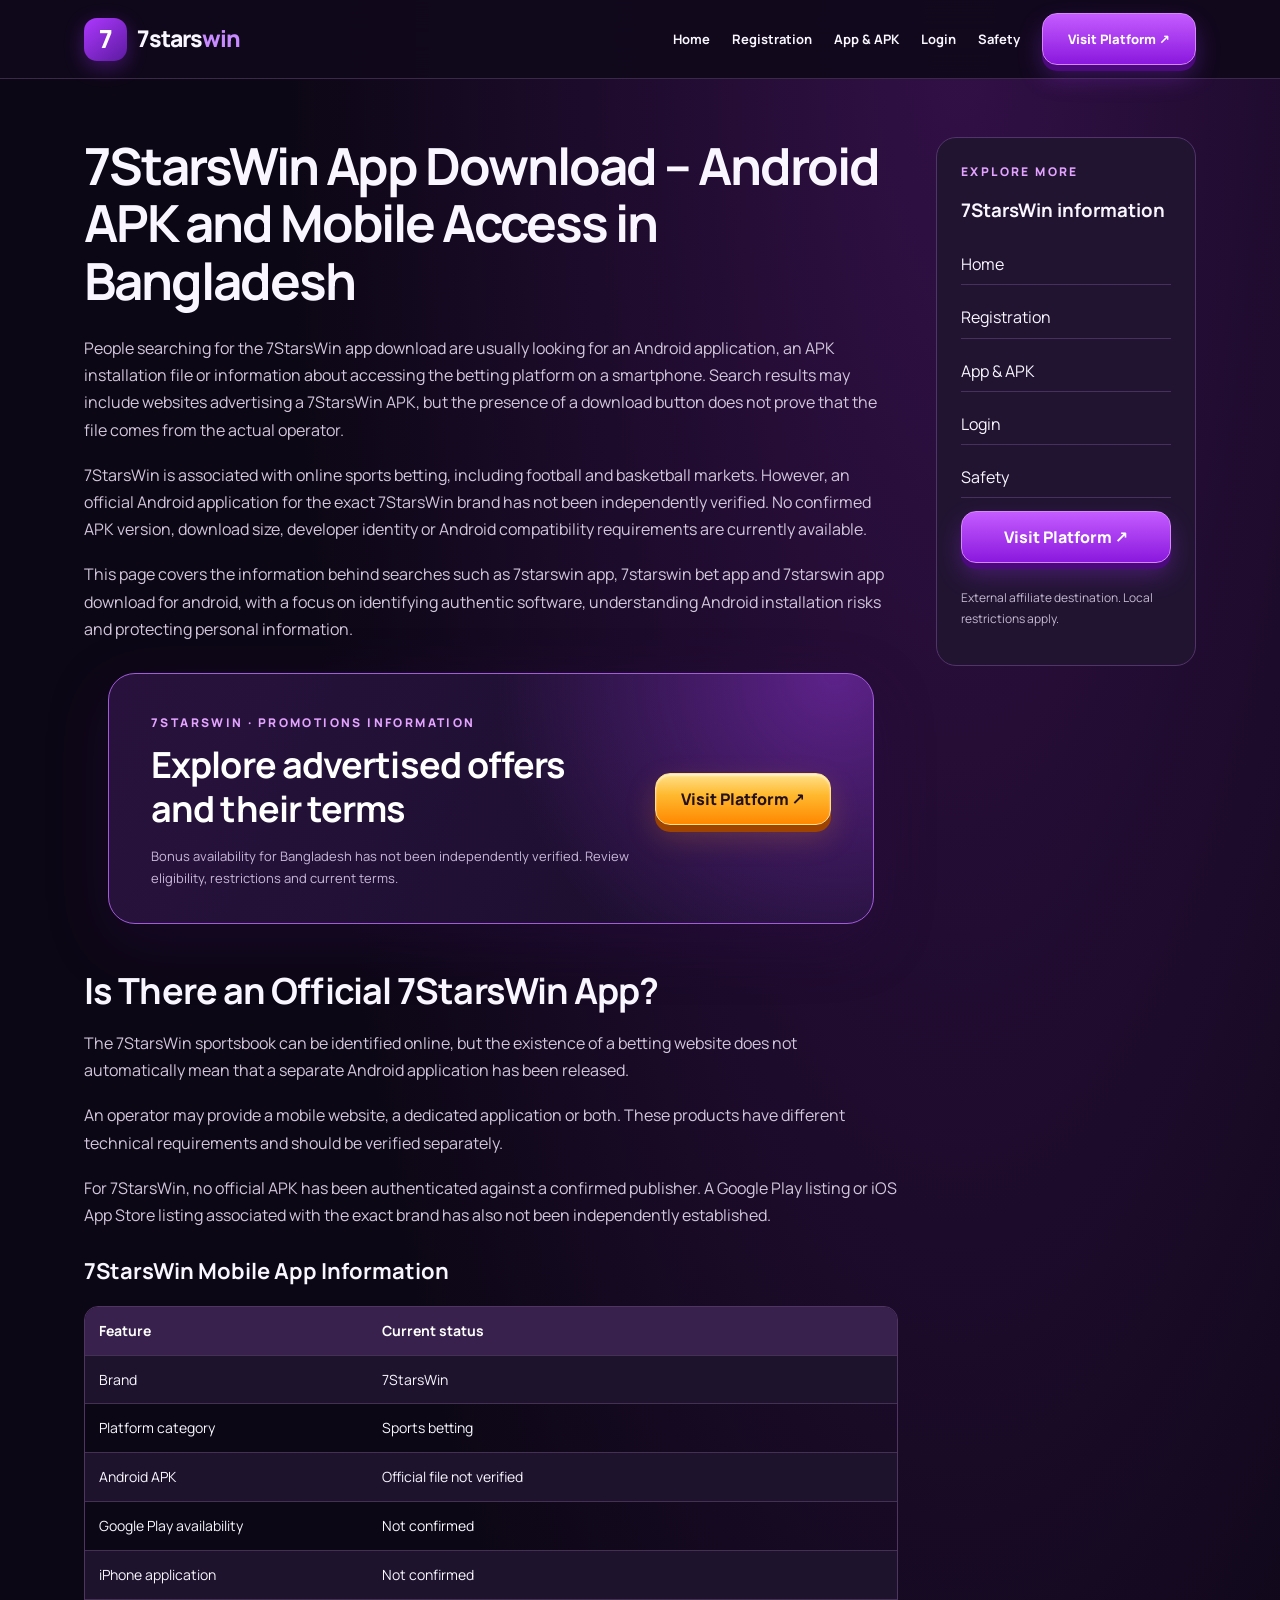
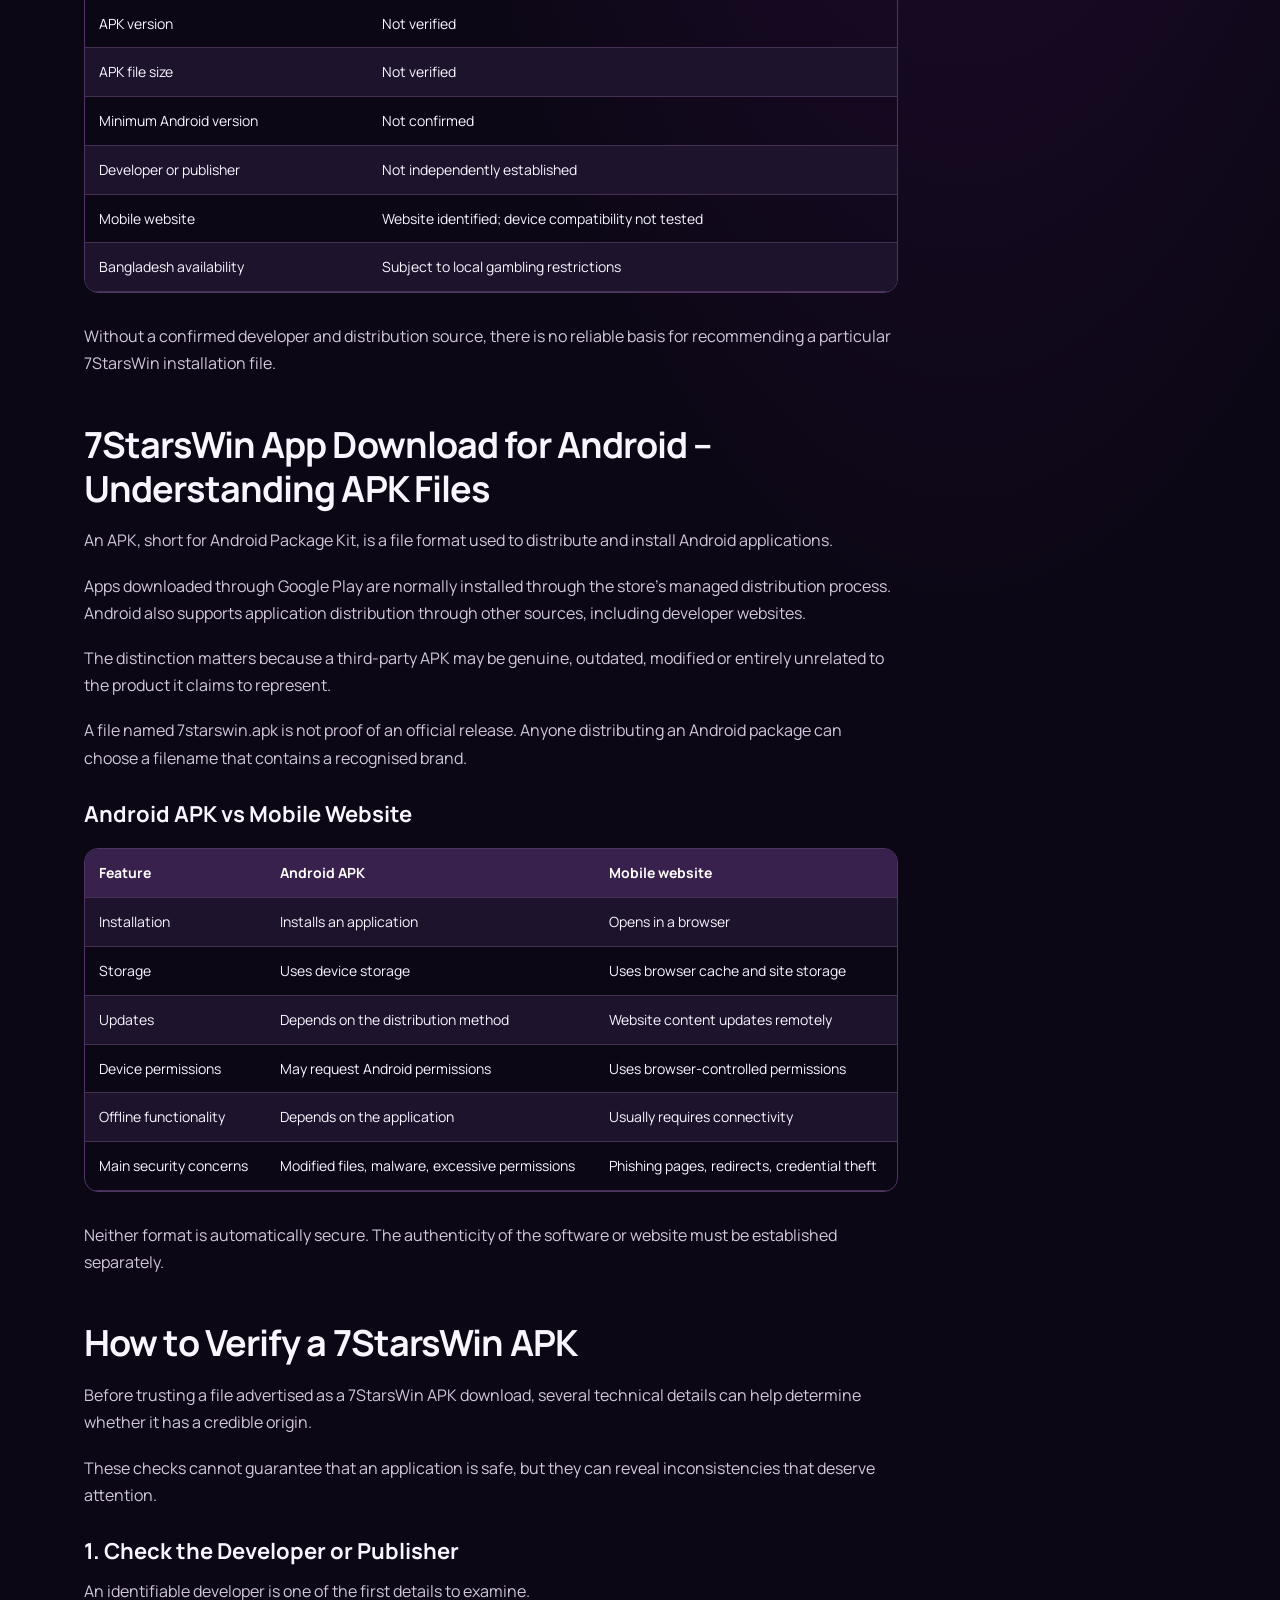
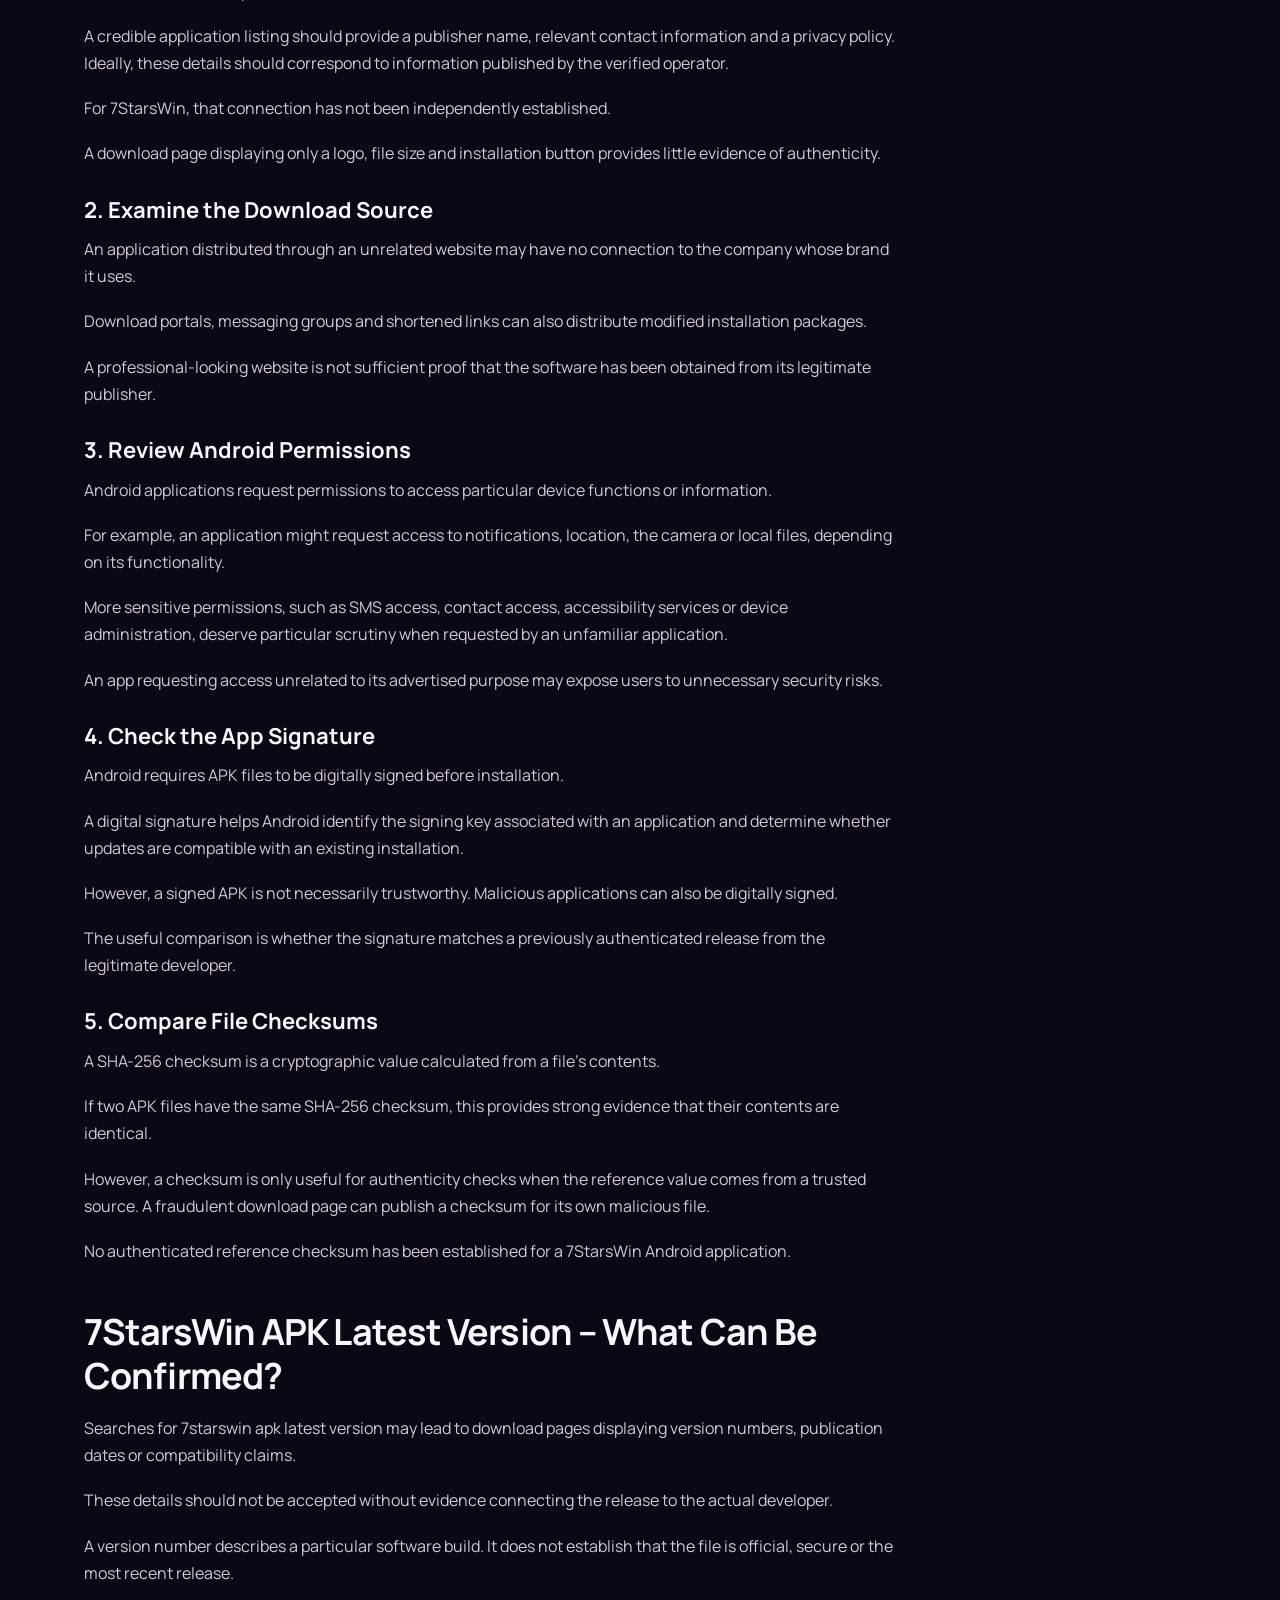
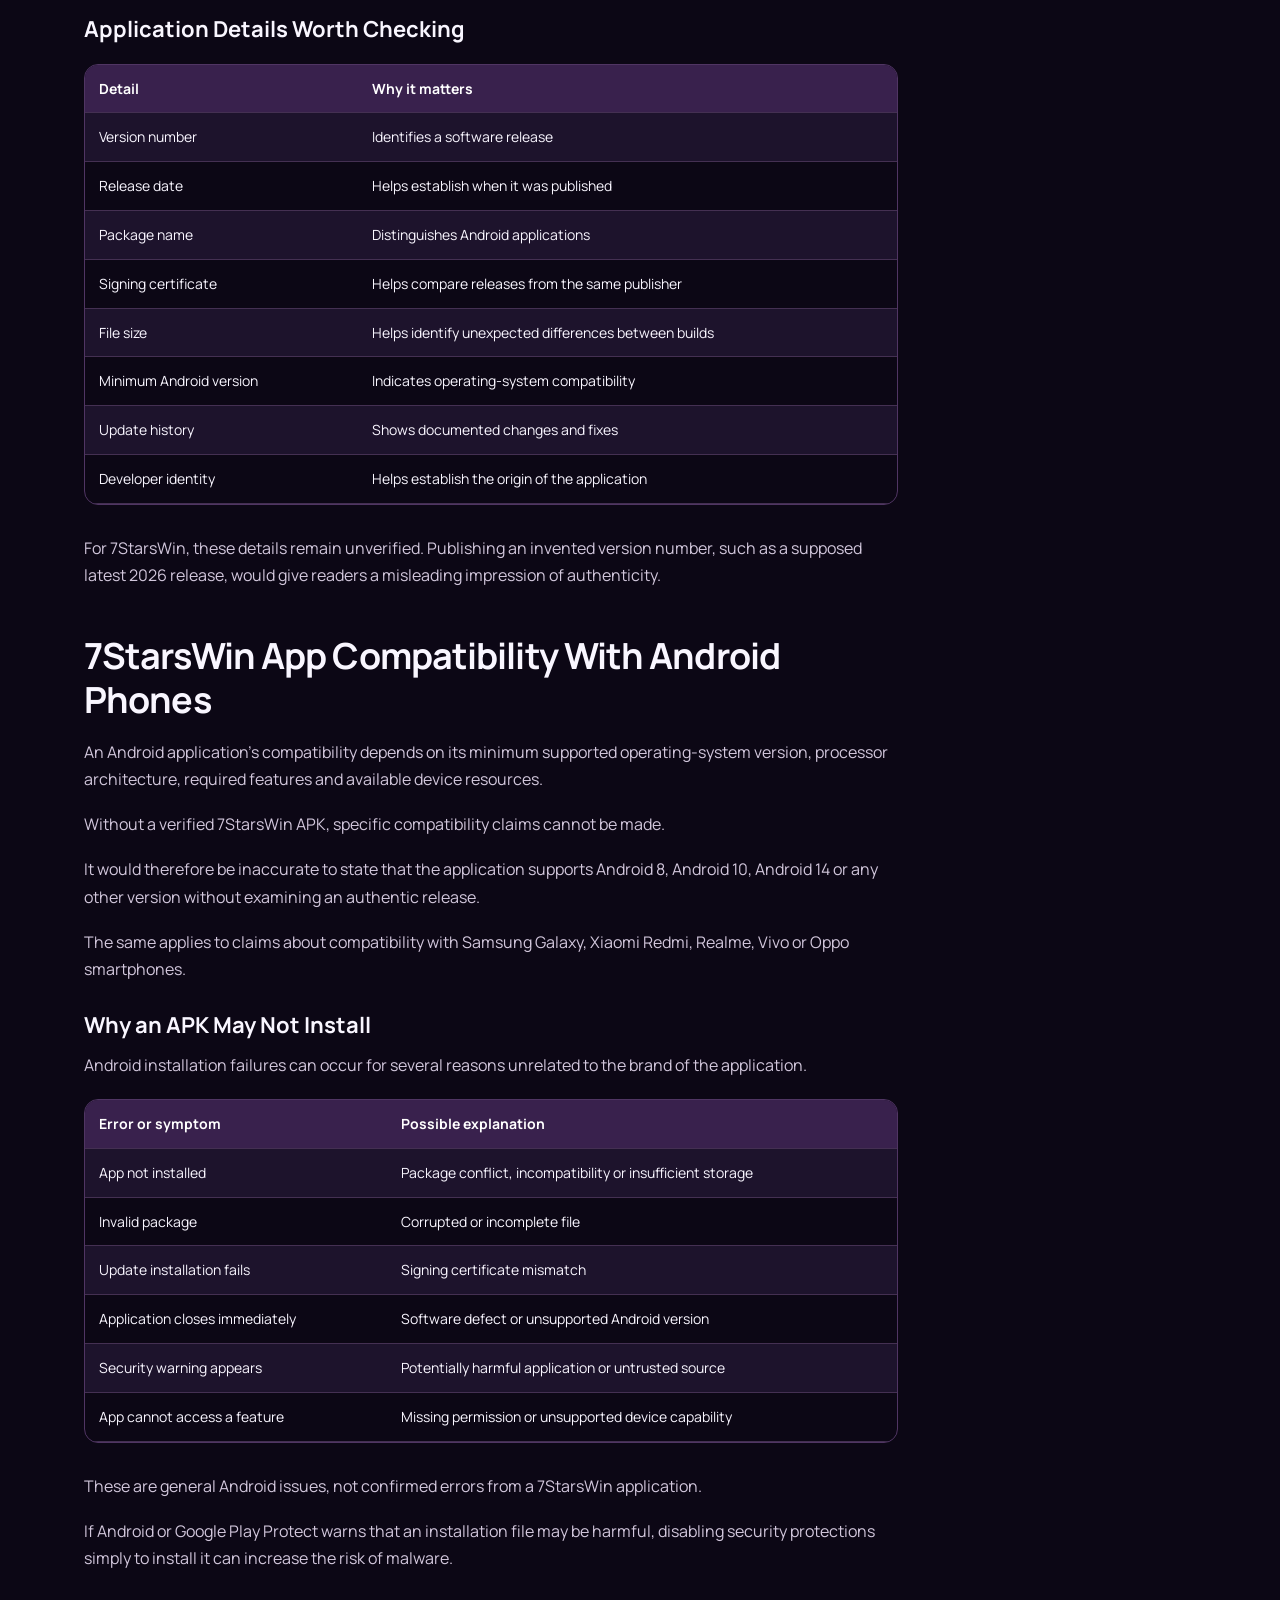
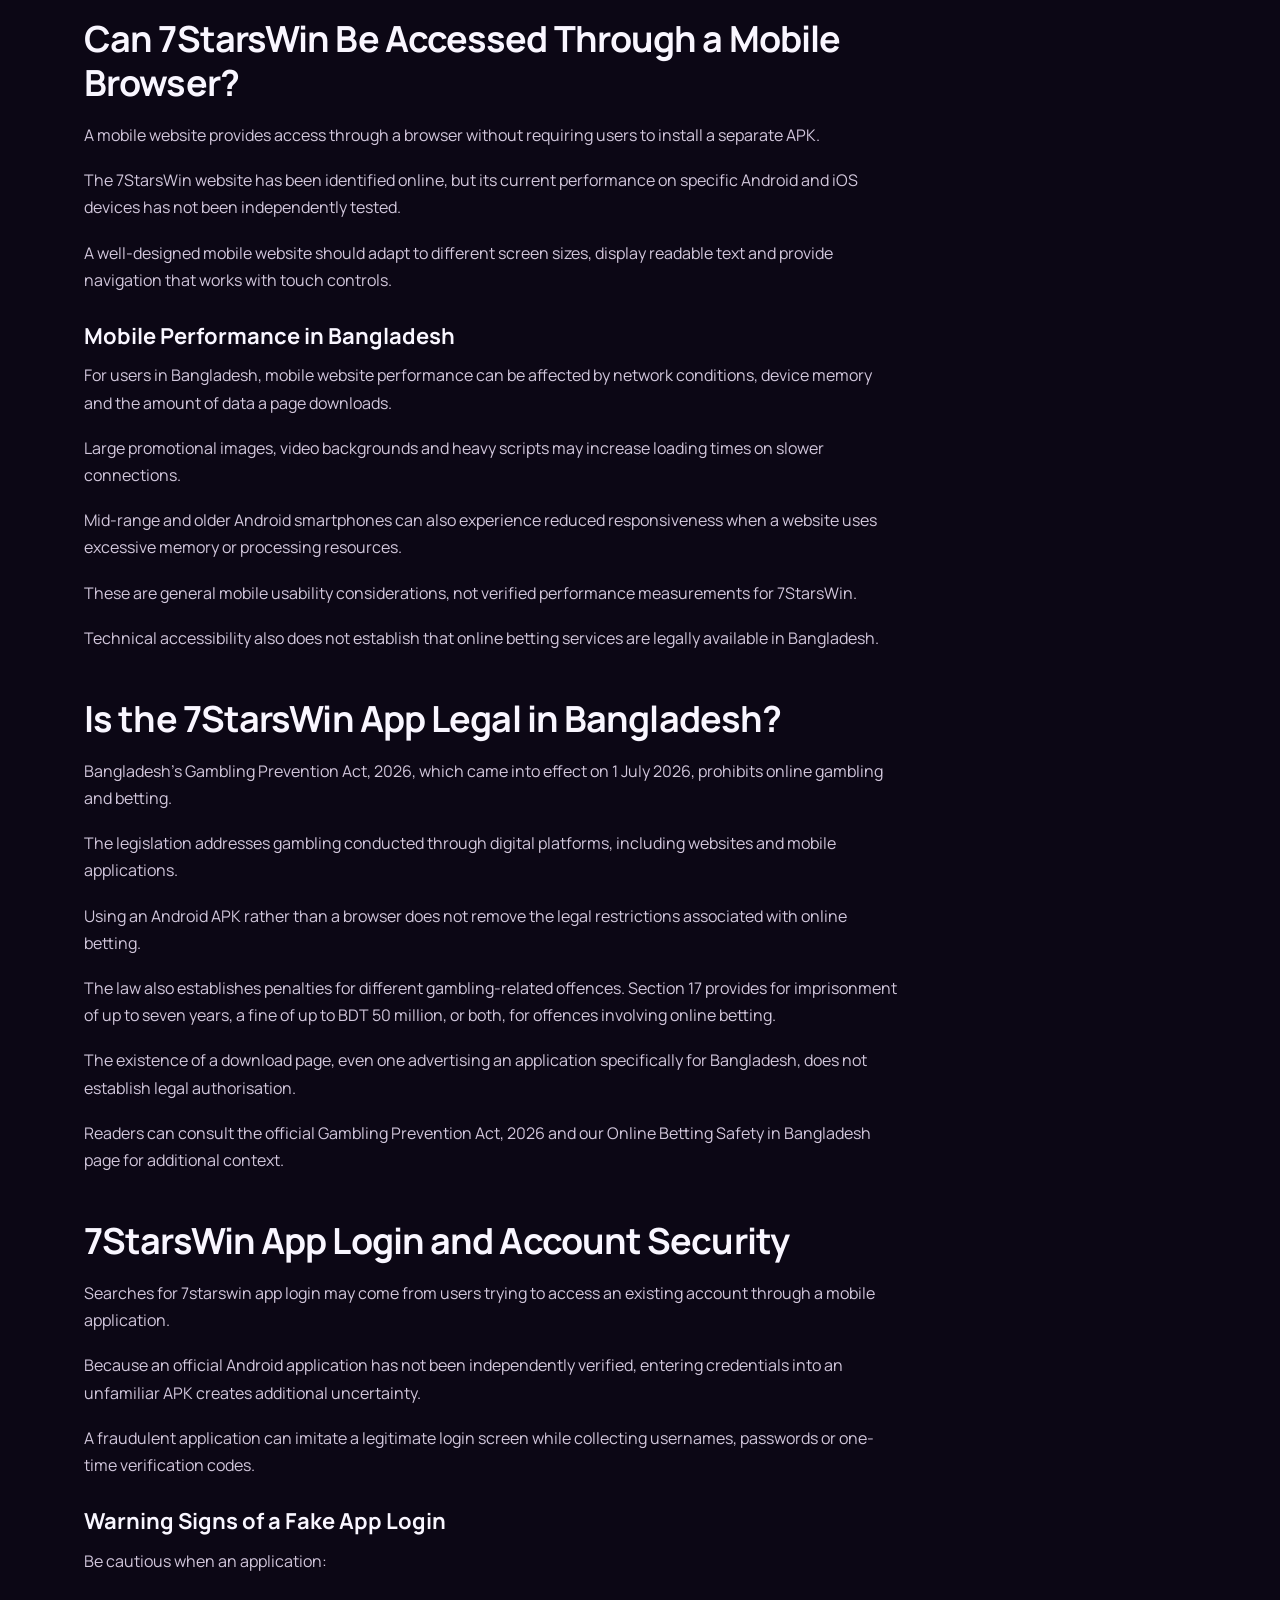
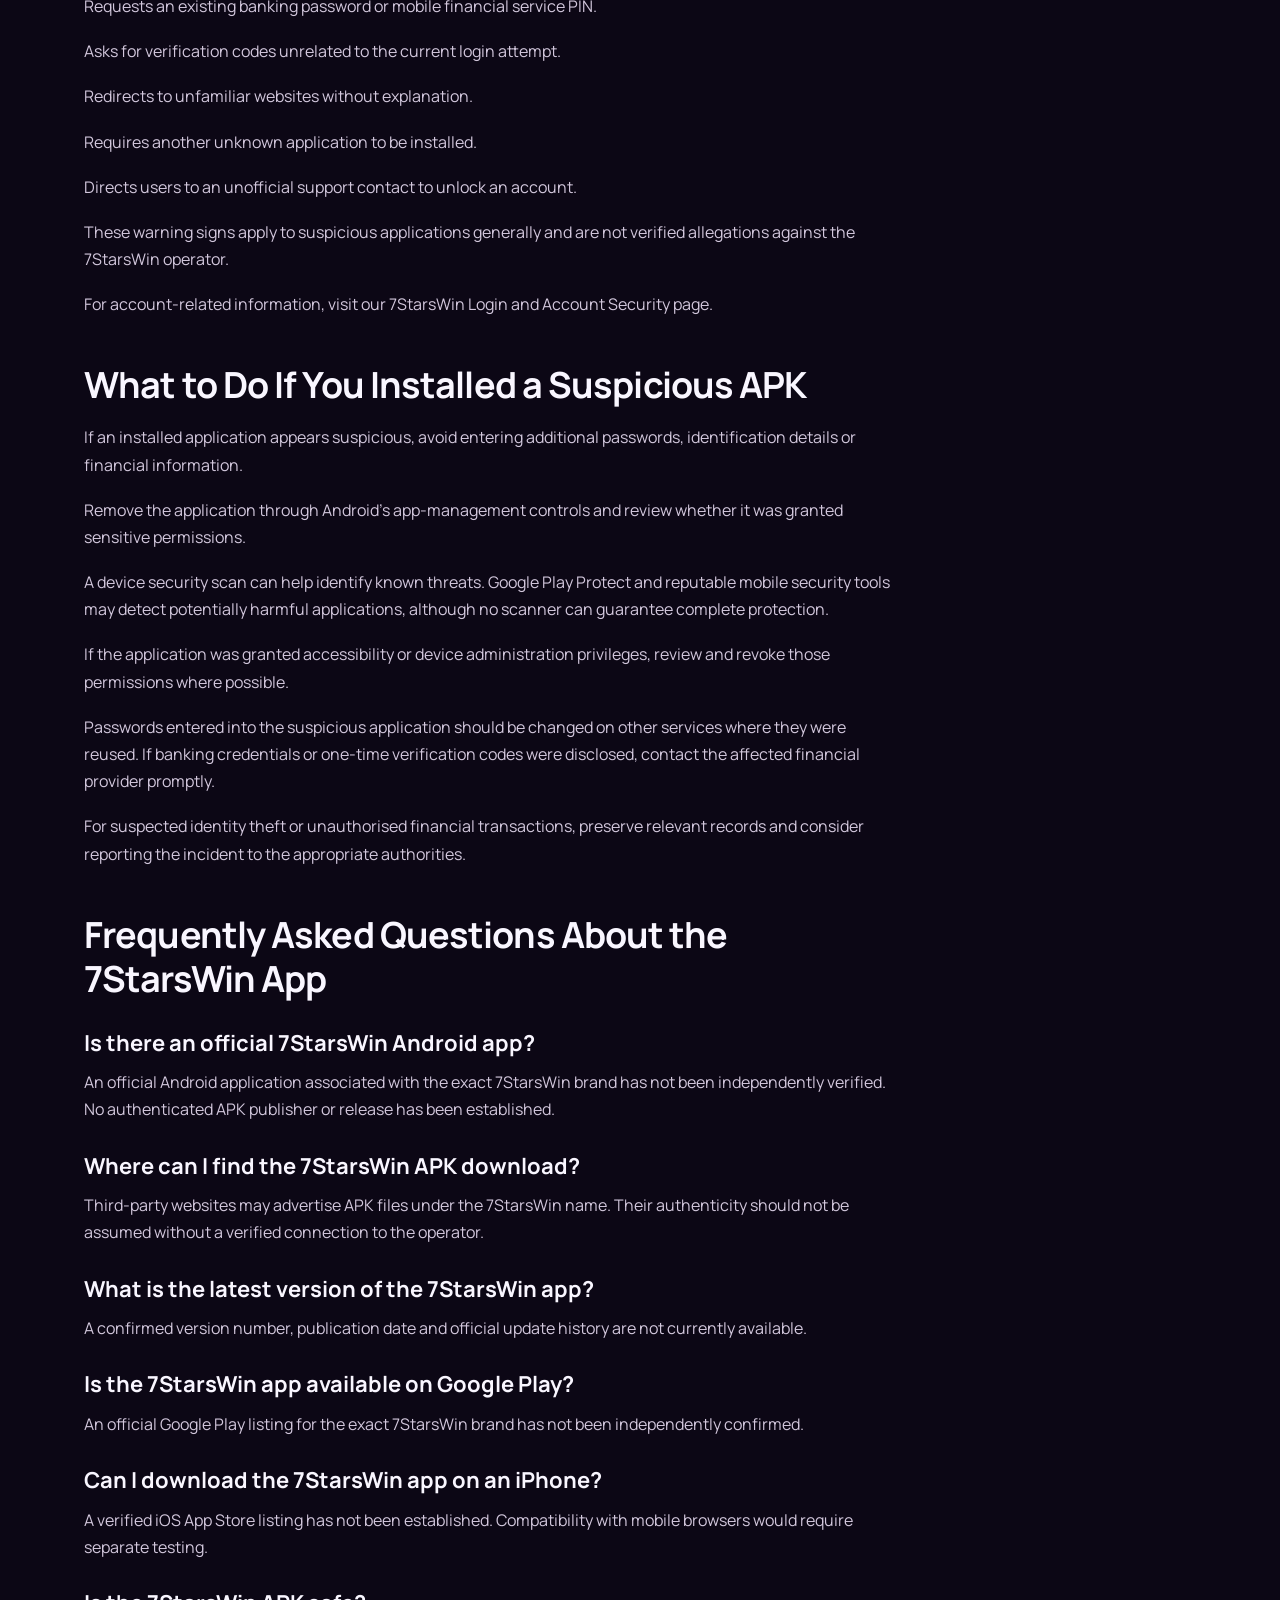
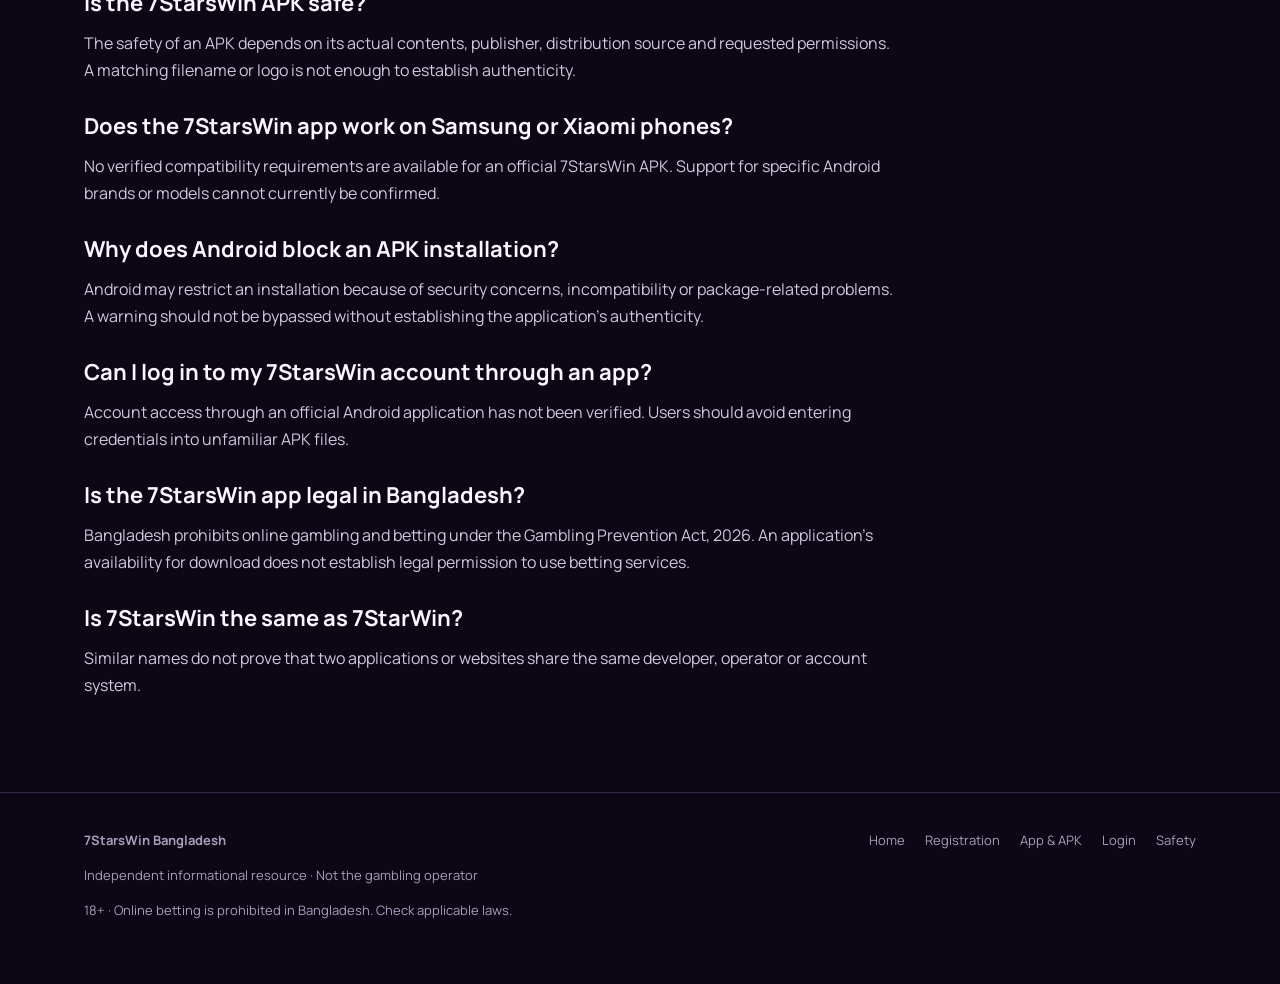
==== app/index.html @ 56fdc1f8 "Initial deploy 7stars-win.org" ====
<!doctype html><html lang="en-BD"><head><meta charset="utf-8"><meta name="viewport" content="width=device-width, initial-scale=1"><title>7StarsWin App Download – Android APK &amp; Mobile Safety</title><meta name="description" content="Looking for the 7StarsWin app download in Bangladesh? Find Android APK information, app version details, compatibility, security checks and mobile access advice."><meta name="google-site-verification" content="0uFd1ElsjOmUGyEy8n8kmBEcoYsldbgc4CepQYdx-HI"><link rel="canonical" href="https://7stars-win.org/app/"><meta property="og:title" content="7StarsWin App Download – Android APK &amp; Mobile Safety"><meta property="og:description" content="Looking for the 7StarsWin app download in Bangladesh? Find Android APK information, app version details, compatibility, security checks and mobile access advice."><meta property="og:url" content="https://7stars-win.org/app/"><meta property="og:type" content="website"><meta name="theme-color" content="#130a20"><link rel="icon" href="/assets/favicon.svg" type="image/svg+xml"><link rel="stylesheet" href="/assets/styles.css"><script src="/assets/app.js" defer></script></head><body><header class="site-header"><div class="wrap nav"><a class="brand" href="/" aria-label="7StarsWin Bangladesh home"><span class="brand-mark">7</span><span>7stars<span>win</span></span></a><button class="menu-toggle" type="button" aria-label="Open navigation" aria-expanded="false">☰</button><nav class="navlinks" aria-label="Main navigation"><a href="/">Home</a><a href="/register/">Registration</a><a href="/app/">App &amp; APK</a><a href="/login/">Login</a><a href="/safety/">Safety</a><a class="btn btn-purple" href="/visit-7stars/" rel="nofollow sponsored">Visit Platform ↗</a></nav></div></header><main><div class="wrap article-layout"><article class="article-content"><h1>7StarsWin App Download – Android APK and Mobile Access in Bangladesh</h1><p>People searching for the 7StarsWin app download are usually looking for an Android application, an APK installation file or information about accessing the betting platform on a smartphone. Search results may include websites advertising a 7StarsWin APK, but the presence of a download button does not prove that the file comes from the actual operator.</p><p>7StarsWin is associated with online sports betting, including football and basketball markets. However, an official Android application for the exact 7StarsWin brand has not been independently verified. No confirmed APK version, download size, developer identity or Android compatibility requirements are currently available.</p><p>This page covers the information behind searches such as 7starswin app, 7starswin bet app and 7starswin app download for android, with a focus on identifying authentic software, understanding Android installation risks and protecting personal information.</p><section class="wrap"><div class="bonus"><div class="bonus-grid"><div><span class="eyebrow">7StarsWin · Promotions information</span><h2>Explore advertised offers and their terms</h2><p class="small">Bonus availability for Bangladesh has not been independently verified. Review eligibility, restrictions and current terms.</p></div><a class="btn" href="/visit-7stars/" rel="nofollow sponsored">Visit Platform ↗</a></div></div></section><h2>Is There an Official 7StarsWin App?</h2><p>The 7StarsWin sportsbook can be identified online, but the existence of a betting website does not automatically mean that a separate Android application has been released.</p><p>An operator may provide a mobile website, a dedicated application or both. These products have different technical requirements and should be verified separately.</p><p>For 7StarsWin, no official APK has been authenticated against a confirmed publisher. A Google Play listing or iOS App Store listing associated with the exact brand has also not been independently established.</p><h3>7StarsWin Mobile App Information</h3><div class="table-scroll"><table><tr><th>Feature</th><th>Current status</th></tr><tr><td>Brand</td><td>7StarsWin</td></tr><tr><td>Platform category</td><td>Sports betting</td></tr><tr><td>Android APK</td><td>Official file not verified</td></tr><tr><td>Google Play availability</td><td>Not confirmed</td></tr><tr><td>iPhone application</td><td>Not confirmed</td></tr><tr><td>APK version</td><td>Not verified</td></tr><tr><td>APK file size</td><td>Not verified</td></tr><tr><td>Minimum Android version</td><td>Not confirmed</td></tr><tr><td>Developer or publisher</td><td>Not independently established</td></tr><tr><td>Mobile website</td><td>Website identified; device compatibility not tested</td></tr><tr><td>Bangladesh availability</td><td>Subject to local gambling restrictions</td></tr></table></div><p>Without a confirmed developer and distribution source, there is no reliable basis for recommending a particular 7StarsWin installation file.</p><h2>7StarsWin App Download for Android – Understanding APK Files</h2><p>An APK, short for Android Package Kit, is a file format used to distribute and install Android applications.</p><p>Apps downloaded through Google Play are normally installed through the store&#x27;s managed distribution process. Android also supports application distribution through other sources, including developer websites.</p><p>The distinction matters because a third-party APK may be genuine, outdated, modified or entirely unrelated to the product it claims to represent.</p><p>A file named 7starswin.apk is not proof of an official release. Anyone distributing an Android package can choose a filename that contains a recognised brand.</p><h3>Android APK vs Mobile Website</h3><div class="table-scroll"><table><tr><th>Feature</th><th>Android APK</th><th>Mobile website</th></tr><tr><td>Installation</td><td>Installs an application</td><td>Opens in a browser</td></tr><tr><td>Storage</td><td>Uses device storage</td><td>Uses browser cache and site storage</td></tr><tr><td>Updates</td><td>Depends on the distribution method</td><td>Website content updates remotely</td></tr><tr><td>Device permissions</td><td>May request Android permissions</td><td>Uses browser-controlled permissions</td></tr><tr><td>Offline functionality</td><td>Depends on the application</td><td>Usually requires connectivity</td></tr><tr><td>Main security concerns</td><td>Modified files, malware, excessive permissions</td><td>Phishing pages, redirects, credential theft</td></tr></table></div><p>Neither format is automatically secure. The authenticity of the software or website must be established separately.</p><h2>How to Verify a 7StarsWin APK</h2><p>Before trusting a file advertised as a 7StarsWin APK download, several technical details can help determine whether it has a credible origin.</p><p>These checks cannot guarantee that an application is safe, but they can reveal inconsistencies that deserve attention.</p><h3>1. Check the Developer or Publisher</h3><p>An identifiable developer is one of the first details to examine.</p><p>A credible application listing should provide a publisher name, relevant contact information and a privacy policy. Ideally, these details should correspond to information published by the verified operator.</p><p>For 7StarsWin, that connection has not been independently established.</p><p>A download page displaying only a logo, file size and installation button provides little evidence of authenticity.</p><h3>2. Examine the Download Source</h3><p>An application distributed through an unrelated website may have no connection to the company whose brand it uses.</p><p>Download portals, messaging groups and shortened links can also distribute modified installation packages.</p><p>A professional-looking website is not sufficient proof that the software has been obtained from its legitimate publisher.</p><h3>3. Review Android Permissions</h3><p>Android applications request permissions to access particular device functions or information.</p><p>For example, an application might request access to notifications, location, the camera or local files, depending on its functionality.</p><p>More sensitive permissions, such as SMS access, contact access, accessibility services or device administration, deserve particular scrutiny when requested by an unfamiliar application.</p><p>An app requesting access unrelated to its advertised purpose may expose users to unnecessary security risks.</p><h3>4. Check the App Signature</h3><p>Android requires APK files to be digitally signed before installation.</p><p>A digital signature helps Android identify the signing key associated with an application and determine whether updates are compatible with an existing installation.</p><p>However, a signed APK is not necessarily trustworthy. Malicious applications can also be digitally signed.</p><p>The useful comparison is whether the signature matches a previously authenticated release from the legitimate developer.</p><h3>5. Compare File Checksums</h3><p>A SHA-256 checksum is a cryptographic value calculated from a file&#x27;s contents.</p><p>If two APK files have the same SHA-256 checksum, this provides strong evidence that their contents are identical.</p><p>However, a checksum is only useful for authenticity checks when the reference value comes from a trusted source. A fraudulent download page can publish a checksum for its own malicious file.</p><p>No authenticated reference checksum has been established for a 7StarsWin Android application.</p><h2>7StarsWin APK Latest Version – What Can Be Confirmed?</h2><p>Searches for 7starswin apk latest version may lead to download pages displaying version numbers, publication dates or compatibility claims.</p><p>These details should not be accepted without evidence connecting the release to the actual developer.</p><p>A version number describes a particular software build. It does not establish that the file is official, secure or the most recent release.</p><h3>Application Details Worth Checking</h3><div class="table-scroll"><table><tr><th>Detail</th><th>Why it matters</th></tr><tr><td>Version number</td><td>Identifies a software release</td></tr><tr><td>Release date</td><td>Helps establish when it was published</td></tr><tr><td>Package name</td><td>Distinguishes Android applications</td></tr><tr><td>Signing certificate</td><td>Helps compare releases from the same publisher</td></tr><tr><td>File size</td><td>Helps identify unexpected differences between builds</td></tr><tr><td>Minimum Android version</td><td>Indicates operating-system compatibility</td></tr><tr><td>Update history</td><td>Shows documented changes and fixes</td></tr><tr><td>Developer identity</td><td>Helps establish the origin of the application</td></tr></table></div><p>For 7StarsWin, these details remain unverified. Publishing an invented version number, such as a supposed latest 2026 release, would give readers a misleading impression of authenticity.</p><h2>7StarsWin App Compatibility With Android Phones</h2><p>An Android application&#x27;s compatibility depends on its minimum supported operating-system version, processor architecture, required features and available device resources.</p><p>Without a verified 7StarsWin APK, specific compatibility claims cannot be made.</p><p>It would therefore be inaccurate to state that the application supports Android 8, Android 10, Android 14 or any other version without examining an authentic release.</p><p>The same applies to claims about compatibility with Samsung Galaxy, Xiaomi Redmi, Realme, Vivo or Oppo smartphones.</p><h3>Why an APK May Not Install</h3><p>Android installation failures can occur for several reasons unrelated to the brand of the application.</p><div class="table-scroll"><table><tr><th>Error or symptom</th><th>Possible explanation</th></tr><tr><td>App not installed</td><td>Package conflict, incompatibility or insufficient storage</td></tr><tr><td>Invalid package</td><td>Corrupted or incomplete file</td></tr><tr><td>Update installation fails</td><td>Signing certificate mismatch</td></tr><tr><td>Application closes immediately</td><td>Software defect or unsupported Android version</td></tr><tr><td>Security warning appears</td><td>Potentially harmful application or untrusted source</td></tr><tr><td>App cannot access a feature</td><td>Missing permission or unsupported device capability</td></tr></table></div><p>These are general Android issues, not confirmed errors from a 7StarsWin application.</p><p>If Android or Google Play Protect warns that an installation file may be harmful, disabling security protections simply to install it can increase the risk of malware.</p><h2>Can 7StarsWin Be Accessed Through a Mobile Browser?</h2><p>A mobile website provides access through a browser without requiring users to install a separate APK.</p><p>The 7StarsWin website has been identified online, but its current performance on specific Android and iOS devices has not been independently tested.</p><p>A well-designed mobile website should adapt to different screen sizes, display readable text and provide navigation that works with touch controls.</p><h3>Mobile Performance in Bangladesh</h3><p>For users in Bangladesh, mobile website performance can be affected by network conditions, device memory and the amount of data a page downloads.</p><p>Large promotional images, video backgrounds and heavy scripts may increase loading times on slower connections.</p><p>Mid-range and older Android smartphones can also experience reduced responsiveness when a website uses excessive memory or processing resources.</p><p>These are general mobile usability considerations, not verified performance measurements for 7StarsWin.</p><p>Technical accessibility also does not establish that online betting services are legally available in Bangladesh.</p><h2>Is the 7StarsWin App Legal in Bangladesh?</h2><p>Bangladesh&#x27;s Gambling Prevention Act, 2026, which came into effect on 1 July 2026, prohibits online gambling and betting.</p><p>The legislation addresses gambling conducted through digital platforms, including websites and mobile applications.</p><p>Using an Android APK rather than a browser does not remove the legal restrictions associated with online betting.</p><p>The law also establishes penalties for different gambling-related offences. Section 17 provides for imprisonment of up to seven years, a fine of up to BDT 50 million, or both, for offences involving online betting.</p><p>The existence of a download page, even one advertising an application specifically for Bangladesh, does not establish legal authorisation.</p><p>Readers can consult the official Gambling Prevention Act, 2026 and our Online Betting Safety in Bangladesh page for additional context.</p><h2>7StarsWin App Login and Account Security</h2><p>Searches for 7starswin app login may come from users trying to access an existing account through a mobile application.</p><p>Because an official Android application has not been independently verified, entering credentials into an unfamiliar APK creates additional uncertainty.</p><p>A fraudulent application can imitate a legitimate login screen while collecting usernames, passwords or one-time verification codes.</p><h3>Warning Signs of a Fake App Login</h3><p>Be cautious when an application:</p><p>Requests an existing banking password or mobile financial service PIN.</p><p>Asks for verification codes unrelated to the current login attempt.</p><p>Redirects to unfamiliar websites without explanation.</p><p>Requires another unknown application to be installed.</p><p>Directs users to an unofficial support contact to unlock an account.</p><p>These warning signs apply to suspicious applications generally and are not verified allegations against the 7StarsWin operator.</p><p>For account-related information, visit our 7StarsWin Login and Account Security page.</p><h2>What to Do If You Installed a Suspicious APK</h2><p>If an installed application appears suspicious, avoid entering additional passwords, identification details or financial information.</p><p>Remove the application through Android&#x27;s app-management controls and review whether it was granted sensitive permissions.</p><p>A device security scan can help identify known threats. Google Play Protect and reputable mobile security tools may detect potentially harmful applications, although no scanner can guarantee complete protection.</p><p>If the application was granted accessibility or device administration privileges, review and revoke those permissions where possible.</p><p>Passwords entered into the suspicious application should be changed on other services where they were reused. If banking credentials or one-time verification codes were disclosed, contact the affected financial provider promptly.</p><p>For suspected identity theft or unauthorised financial transactions, preserve relevant records and consider reporting the incident to the appropriate authorities.</p><h2>Frequently Asked Questions About the 7StarsWin App</h2><h3>Is there an official 7StarsWin Android app?</h3><p>An official Android application associated with the exact 7StarsWin brand has not been independently verified. No authenticated APK publisher or release has been established.</p><h3>Where can I find the 7StarsWin APK download?</h3><p>Third-party websites may advertise APK files under the 7StarsWin name. Their authenticity should not be assumed without a verified connection to the operator.</p><h3>What is the latest version of the 7StarsWin app?</h3><p>A confirmed version number, publication date and official update history are not currently available.</p><h3>Is the 7StarsWin app available on Google Play?</h3><p>An official Google Play listing for the exact 7StarsWin brand has not been independently confirmed.</p><h3>Can I download the 7StarsWin app on an iPhone?</h3><p>A verified iOS App Store listing has not been established. Compatibility with mobile browsers would require separate testing.</p><h3>Is the 7StarsWin APK safe?</h3><p>The safety of an APK depends on its actual contents, publisher, distribution source and requested permissions. A matching filename or logo is not enough to establish authenticity.</p><h3>Does the 7StarsWin app work on Samsung or Xiaomi phones?</h3><p>No verified compatibility requirements are available for an official 7StarsWin APK. Support for specific Android brands or models cannot currently be confirmed.</p><h3>Why does Android block an APK installation?</h3><p>Android may restrict an installation because of security concerns, incompatibility or package-related problems. A warning should not be bypassed without establishing the application&#x27;s authenticity.</p><h3>Can I log in to my 7StarsWin account through an app?</h3><p>Account access through an official Android application has not been verified. Users should avoid entering credentials into unfamiliar APK files.</p><h3>Is the 7StarsWin app legal in Bangladesh?</h3><p>Bangladesh prohibits online gambling and betting under the Gambling Prevention Act, 2026. An application&#x27;s availability for download does not establish legal permission to use betting services.</p><h3>Is 7StarsWin the same as 7StarWin?</h3><p>Similar names do not prove that two applications or websites share the same developer, operator or account system.</p></article><aside class="article-aside"><span class="eyebrow">Explore more</span><h3>7StarsWin information</h3><a href="/">Home</a><a href="/register/">Registration</a><a href="/app/">App &amp; APK</a><a href="/login/">Login</a><a href="/safety/">Safety</a><a class="btn btn-purple" href="/visit-7stars/" rel="nofollow sponsored">Visit Platform ↗</a><p>External affiliate destination. Local restrictions apply.</p></aside></div></main><footer class="footer"><div class="wrap footer-flex"><div><strong>7StarsWin Bangladesh</strong><p>Independent informational resource · Not the gambling operator</p><p>18+ · Online betting is prohibited in Bangladesh. Check applicable laws.</p></div><nav class="footer-links" aria-label="Footer navigation"><a href="/">Home</a><a href="/register/">Registration</a><a href="/app/">App &amp; APK</a><a href="/login/">Login</a><a href="/safety/">Safety</a></nav></div></footer></body></html>
---- assets/styles.css ----
@import url('https://fonts.googleapis.com/css2?family=Manrope:wght@400;500;600;700;800&display=swap');
:root{color-scheme:dark;--bg:#0c0715;--panel:#1b112c;--panel2:#241638;--purple:#a531f5;--gold:#ffca65;--text:#f9f6ff;--muted:#c4b9d2;--line:#473159}*{box-sizing:border-box}html{scroll-behavior:smooth}body{margin:0;background:radial-gradient(ellipse 75% 30% at 75% 0,#321047 0,transparent 70%),var(--bg);color:var(--text);font:16px/1.7 Manrope,system-ui,sans-serif}a{color:inherit;text-decoration:none}img{max-width:100%;height:auto}button{font:inherit} .wrap{max-width:1160px;margin:auto;padding:0 24px}.site-header{position:sticky;top:0;z-index:30;background:#10091beF;backdrop-filter:blur(16px);border-bottom:1px solid #3b2949}.nav{display:flex;align-items:center;justify-content:space-between;gap:20px;min-height:78px}.brand{display:flex;align-items:center;gap:10px;font-weight:800;font-size:23px;letter-spacing:-1px}.brand-mark{display:grid;place-items:center;width:43px;height:43px;border-radius:13px;background:linear-gradient(140deg,#ae38ff,#5c1aa0);color:white;font-weight:900;font-size:25px;box-shadow:0 6px 20px #a42eff55}.brand span span{color:#c88aff}.navlinks{display:flex;align-items:center;gap:22px;font-weight:700;font-size:13px}.navlinks a:not(.btn):hover{color:#e2afff}.btn{display:inline-flex;align-items:center;justify-content:center;text-align:center;gap:10px;min-height:52px;padding:13px 25px;border-radius:15px;font-weight:800;line-height:1.25;border:1px solid #ffdf89;background:linear-gradient(180deg,#ffe18a 0%,#ffb92f 42%,#ff8800 100%);color:#23111a;box-shadow:0 7px 0 #9e4300,0 12px 30px #ff9b1b38,inset 0 2px 2px #fff8;transition:transform .15s,box-shadow .15s}.btn:hover{transform:translateY(-2px);box-shadow:0 9px 0 #9e4300,0 17px 34px #ff9b1b55}.btn:active{transform:translateY(4px);box-shadow:0 3px 0 #9e4300}.btn-purple{color:white;border-color:#d885ff;background:linear-gradient(180deg,#c45cff,#8b18de);box-shadow:0 6px 0 #4c087d,0 12px 25px #a735ff4a}.btn-purple:hover{box-shadow:0 8px 0 #4c087d,0 15px 30px #a735ff66}.menu-toggle{display:none;background:#29183b;border:1px solid #6d4784;color:white;border-radius:12px;padding:9px 15px}.hero{padding:70px 0 40px}.hero-grid{display:grid;grid-template-columns:1.06fr .94fr;gap:34px;align-items:center}.eyebrow{text-transform:uppercase;letter-spacing:.2em;font-size:12px;font-weight:800;color:#e3a3ff}.hero h1{font-size:clamp(42px,5vw,72px);line-height:1.09;letter-spacing:-.055em;margin:15px 0 24px}.gradient{background:linear-gradient(95deg,#f9b7ff,#d280ff,#ffd078);color:transparent;background-clip:text}.lead{color:#d5c9e0;font-size:18px;max-width:610px}.hero-actions{display:flex;gap:18px;align-items:center;flex-wrap:wrap;margin:30px 0}.hero-visual{position:relative;min-height:400px;border:1px solid #6a327d;border-radius:30px;overflow:hidden;background:radial-gradient(circle at 65% 40%,#9031d9,#291139 65%,#130a22);box-shadow:0 24px 90px #a629f024}.hero-visual:before{content:'✦';position:absolute;font-size:250px;line-height:1;color:#f1a8ff18;right:10px;top:0}.hero-art{position:absolute;inset:0;display:flex;align-items:center;justify-content:center;flex-direction:column;gap:15px;text-align:center}.hero-art .seven{font-size:170px;line-height:1;font-weight:900;color:#fff;text-shadow:10px 12px 0 #8624d4,0 0 50px #b93dff;transform:rotate(-9deg)}.hero-art .stars{color:#ffd57e;font-size:31px;letter-spacing:12px}.hero-art strong{font-size:28px}.pill{display:inline-block;border:1px solid #6e4587;background:#2d1942;border-radius:30px;padding:7px 15px;color:#e9c6ff;font-size:12px;font-weight:800}.section{padding:50px 0}.section h2{font-size:clamp(28px,3vw,42px);line-height:1.2;letter-spacing:-.035em;margin:0 0 16px}.section-intro{color:var(--muted);max-width:750px;margin-bottom:28px}.bonus{margin:18px auto 22px;border:1px solid #a45add;border-radius:27px;background:radial-gradient(circle at 95% 0,#5d228a 0,transparent 44%),linear-gradient(115deg,#28123d,#190e2b);padding:34px 42px;box-shadow:0 18px 60px #300d4e55}.bonus-grid{display:grid;grid-template-columns:1fr auto;gap:24px;align-items:center}.bonus h2{font-size:clamp(27px,3.5vw,46px);line-height:1.17;margin:8px 0}.bonus .small{color:#c9b7d9;font-size:13px;margin:14px 0 0}.gold{color:var(--gold)}.grid{display:grid;grid-template-columns:repeat(3,1fr);gap:20px}.card{background:linear-gradient(155deg,#251536,#160e26);border:1px solid #48305e;border-radius:22px;padding:25px;min-width:0}.card h3{font-size:21px;line-height:1.3;margin:12px 0}.card p{color:var(--muted);font-size:14px}.card .icon{display:grid;place-items:center;width:50px;height:50px;border-radius:15px;background:#47205d;font-size:25px}.card .link{font-size:13px;font-weight:800;color:#e5a8ff}.preview{border-radius:25px;overflow:hidden;border:1px solid #60357c;background:#160c20;box-shadow:0 20px 70px #0007}.preview img{display:block;width:100%;height:auto}.preview-caption{font-size:13px;color:#b9acc8;margin-top:12px}.two-col{display:grid;grid-template-columns:1fr 1fr;gap:32px;align-items:center}.steps{display:grid;gap:15px}.step{display:flex;gap:16px;align-items:start;border:1px solid #49305b;background:#211431;padding:17px;border-radius:17px}.num{display:grid;place-items:center;flex:none;width:35px;height:35px;border-radius:10px;background:#8c2be2;font-weight:800}.step p{margin:0;color:#d8cbe0}.step strong{color:white}.notice{padding:20px 24px;background:#1e142d;border:1px solid #4e3860;border-radius:17px;color:#cfc1db}.footer{border-top:1px solid #382646;padding:36px 0 50px;color:#aa9db9;font-size:13px}.footer-flex{display:flex;justify-content:space-between;gap:24px;flex-wrap:wrap}.footer-links{display:flex;gap:20px;flex-wrap:wrap}.page-hero{padding:75px 0 30px}.page-hero h1{font-size:clamp(35px,4vw,57px);line-height:1.12;margin:14px 0}.page-hero p{max-width:780px;color:#c9bdd5}.feature{padding:28px;background:#211431;border:1px solid #53346a;border-radius:20px}.feature h3{margin:0 0 12px}.feature p{color:var(--muted)}.spaced{margin-top:24px}.faq details{border:1px solid #4b315c;background:#1e132e;border-radius:15px;padding:17px 21px;margin:12px 0}.faq summary{font-weight:800;cursor:pointer}.faq p{color:#c8bbd4}.cta-row{margin-top:20px}.sr-only{position:absolute;width:1px;height:1px;overflow:hidden;clip:rect(0,0,0,0)}
@media(max-width:850px){.navlinks{display:none;position:absolute;top:77px;left:0;right:0;background:#150d20;padding:22px 24px;flex-direction:column;align-items:stretch;border-bottom:1px solid #4d3162}.navlinks.open{display:flex}.menu-toggle{display:block}.hero-grid,.two-col{grid-template-columns:1fr}.hero{padding-top:40px}.hero-visual{min-height:300px}.hero-art .seven{font-size:130px}.grid{grid-template-columns:repeat(2,1fr)}.bonus-grid{grid-template-columns:1fr}.bonus-grid .btn{width:100%}}@media(max-width:560px){.wrap{padding:0 18px}.hero{padding-top:26px}.hero h1{font-size:42px}.lead{font-size:16px}.hero-visual{min-height:240px;border-radius:22px}.hero-art .seven{font-size:105px}.hero-art strong{font-size:22px}.section{padding:32px 0}.grid{grid-template-columns:1fr}.bonus{padding:26px 22px;border-radius:21px}.bonus h2{font-size:32px}.btn{width:100%;min-height:54px}.hero-actions .btn{width:100%}.card{padding:22px}.page-hero{padding:42px 0 18px}.preview{border-radius:17px}.footer-flex{flex-direction:column}}

.article-layout{display:grid;grid-template-columns:minmax(0,1fr) 260px;gap:38px;padding-top:58px;padding-bottom:75px;align-items:start}.article-content{min-width:0}.article-content h1{font-size:clamp(34px,4vw,56px);line-height:1.12;letter-spacing:-.04em;margin:0 0 26px}.article-content h2{font-size:clamp(26px,3vw,36px);line-height:1.22;letter-spacing:-.025em;margin:45px 0 17px}.article-content h3{font-size:22px;line-height:1.3;margin:28px 0 12px}.article-content p{color:#d2c7dc;margin:0 0 18px}.article-content .bonus{margin:30px 0}.article-content .bonus h2{margin:8px 0;color:white}.article-content .bonus .small{font-size:13px}.article-preview{margin:12px 0 30px}.article-aside{position:sticky;top:100px;background:#211431;border:1px solid #53346a;border-radius:20px;padding:24px;display:flex;flex-direction:column;gap:13px}.article-aside h3{margin:0 0 5px}.article-aside>a:not(.btn){border-bottom:1px solid #48305e;padding:6px 0}.article-aside p{color:var(--muted);font-size:12px}.table-scroll{max-width:100%;overflow-x:auto;margin:20px 0 30px;border:1px solid #503563;border-radius:14px}table{border-collapse:collapse;width:100%;font-size:14px}th,td{text-align:left;vertical-align:top;padding:12px 14px;border-bottom:1px solid #443052}th{background:#39214d;color:#fff}tr:nth-child(even){background:#1d132c}.listline{padding-left:15px}.article-content .bonus{width:100%}@media(max-width:850px){.article-layout{grid-template-columns:1fr;padding-top:35px}.article-aside{position:static}.article-content .bonus-grid{grid-template-columns:1fr}}@media(max-width:560px){.article-content h1{font-size:35px}.article-content h2{margin-top:34px}.table-scroll table{min-width:0}.table-scroll th,.table-scroll td{padding:10px 9px;font-size:12px;overflow-wrap:anywhere}.article-content .bonus{padding:22px 18px}.article-content .bonus h2{font-size:27px}}
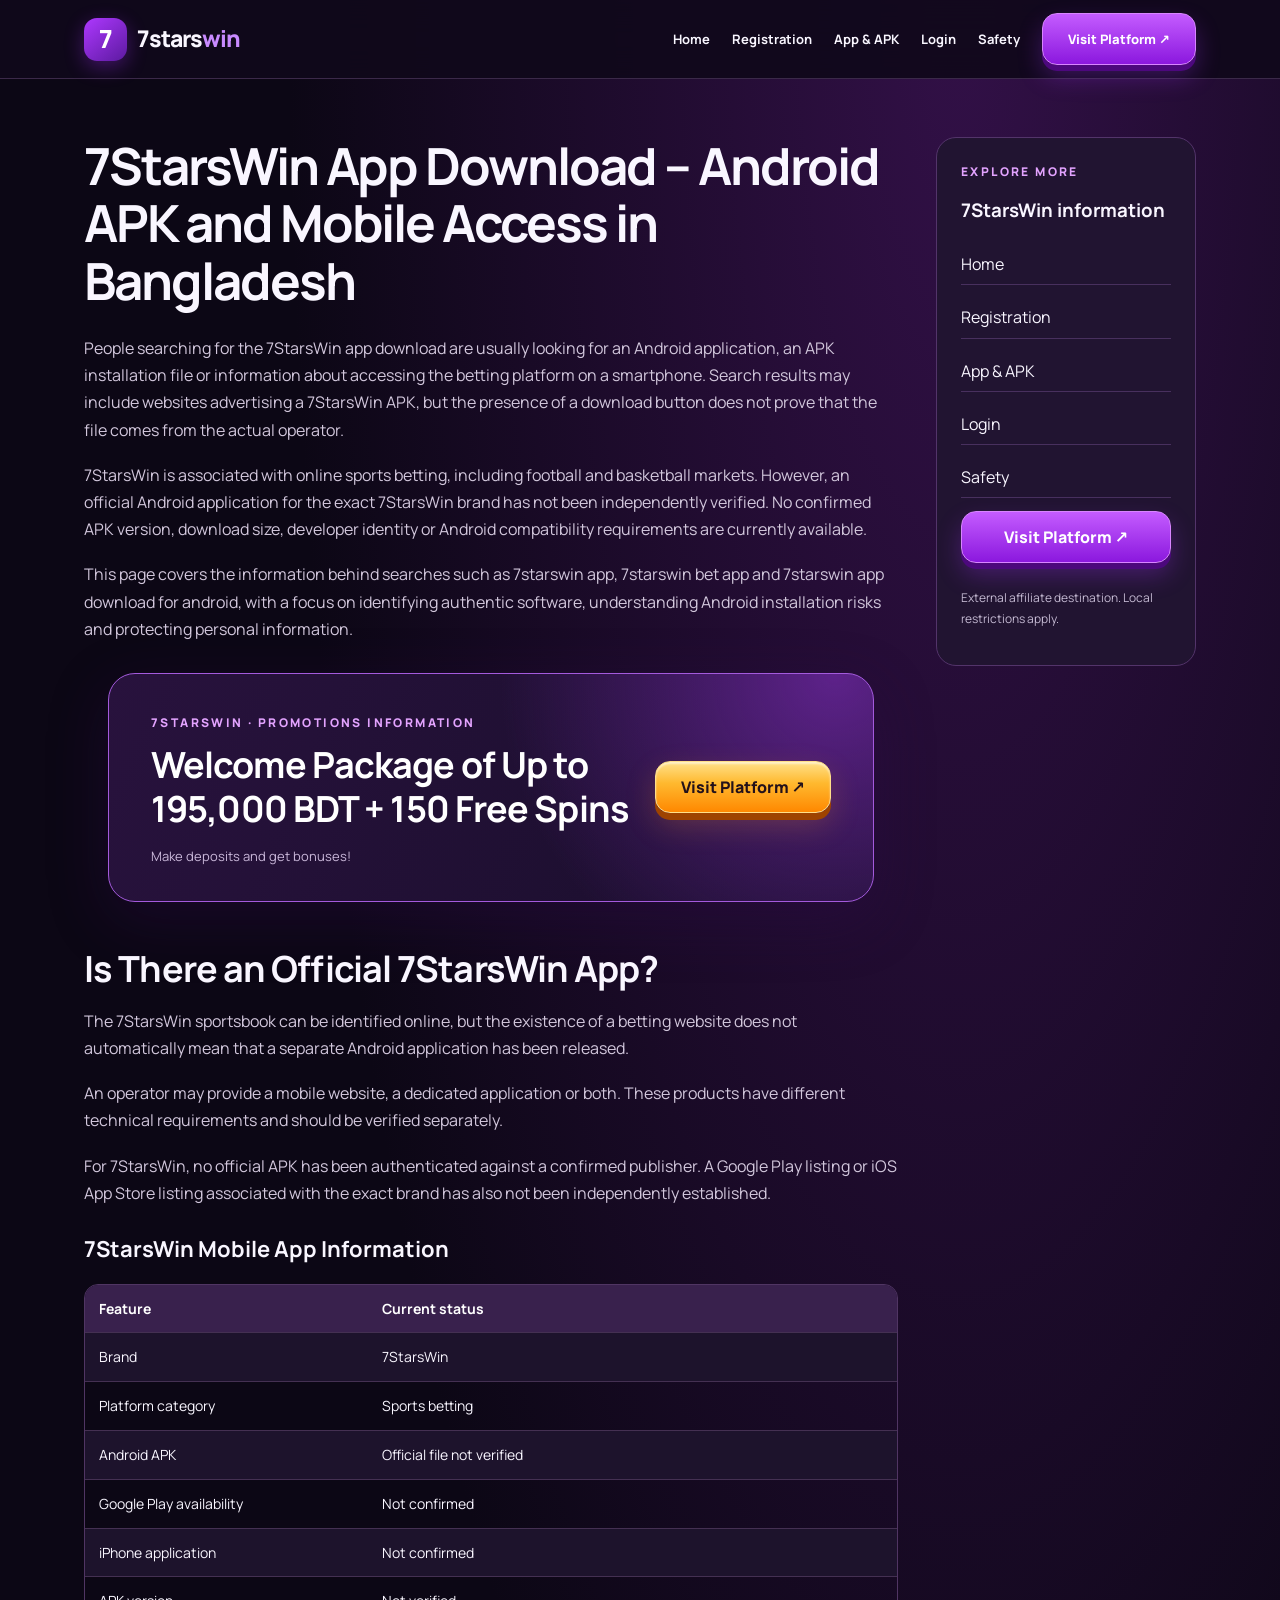
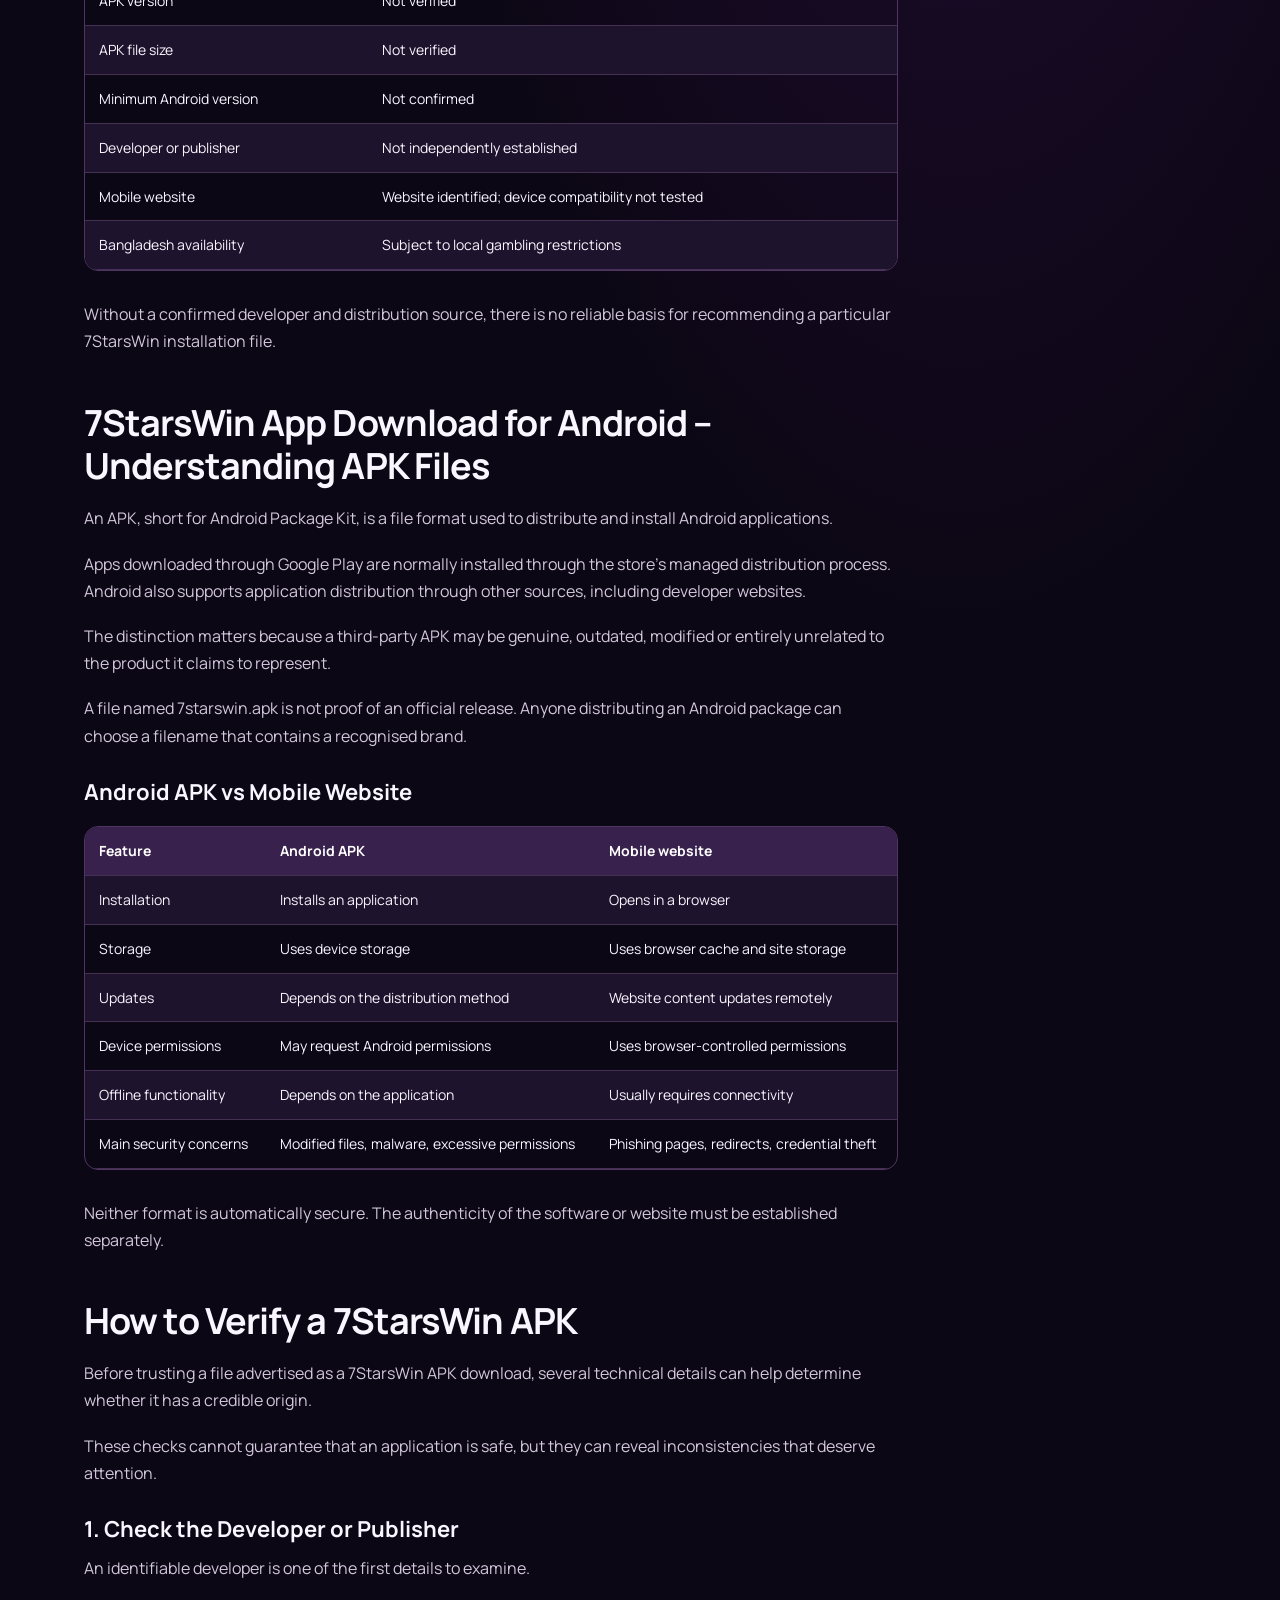
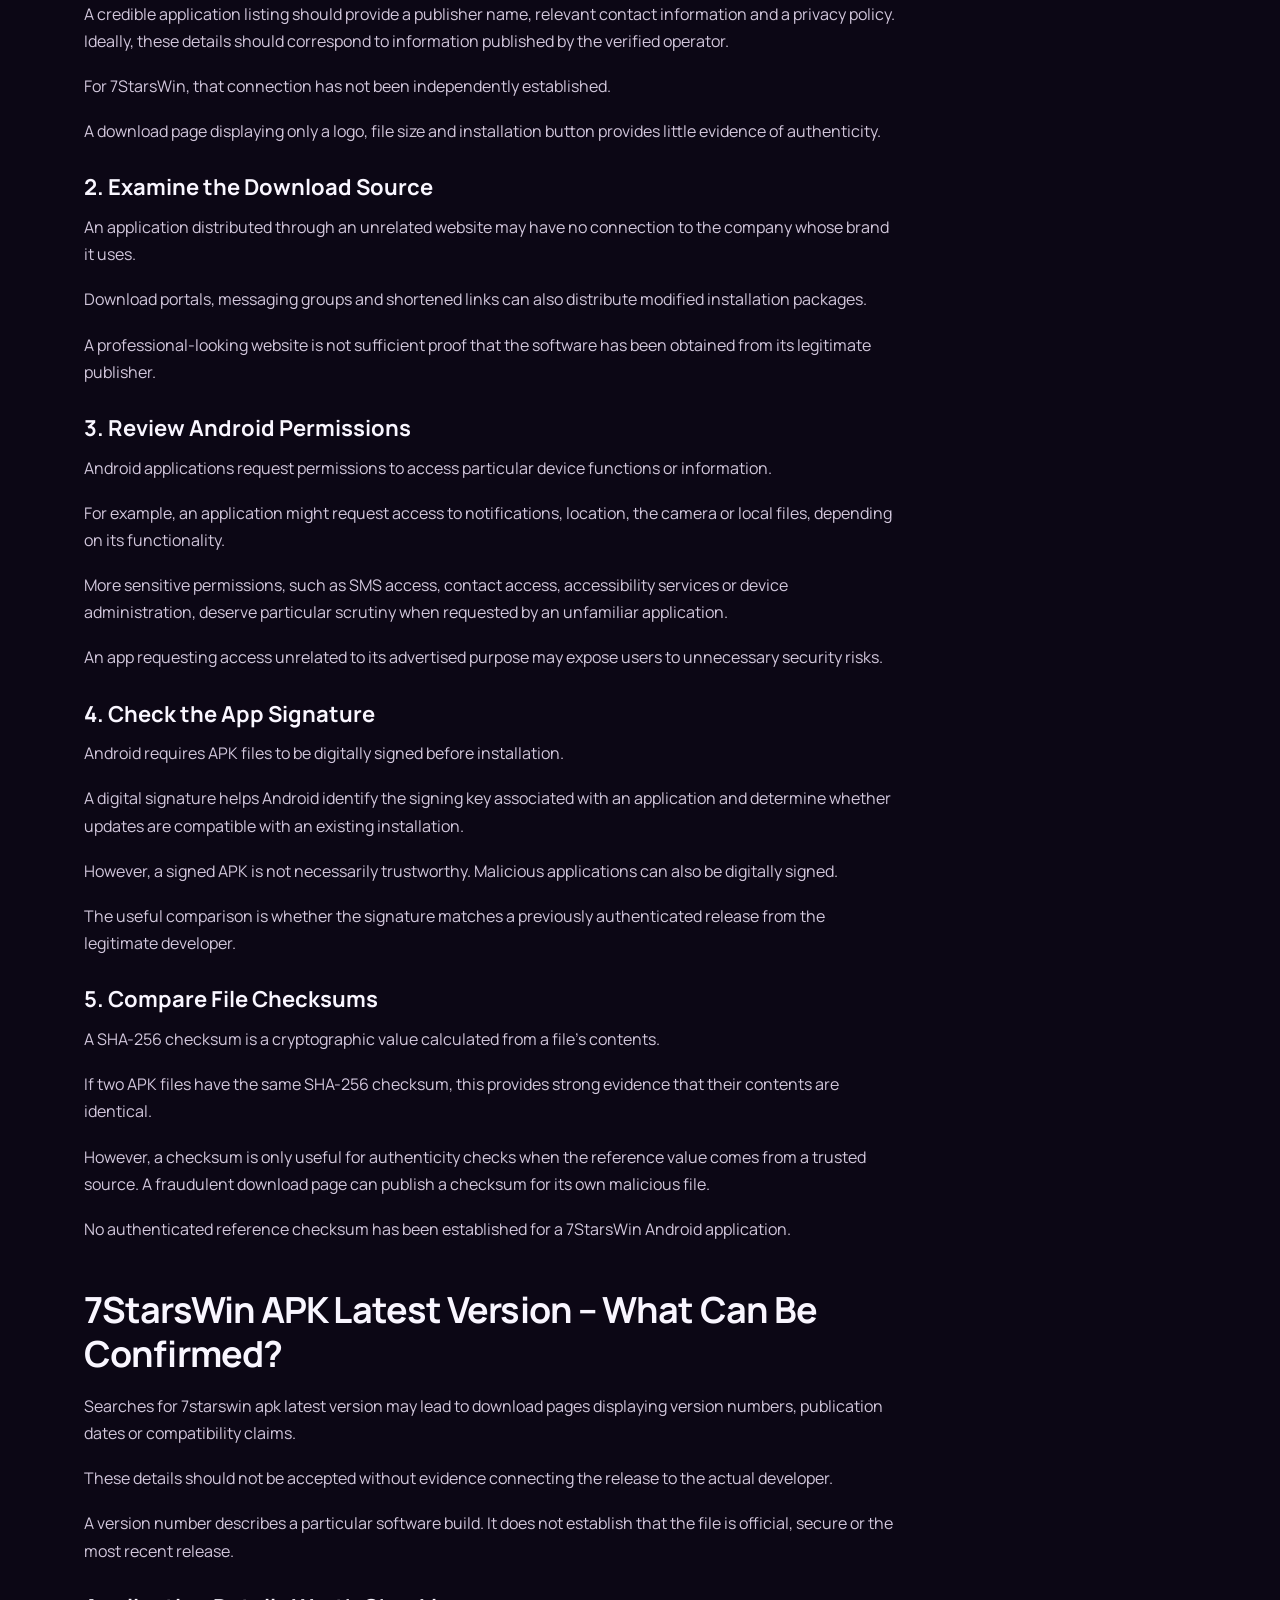
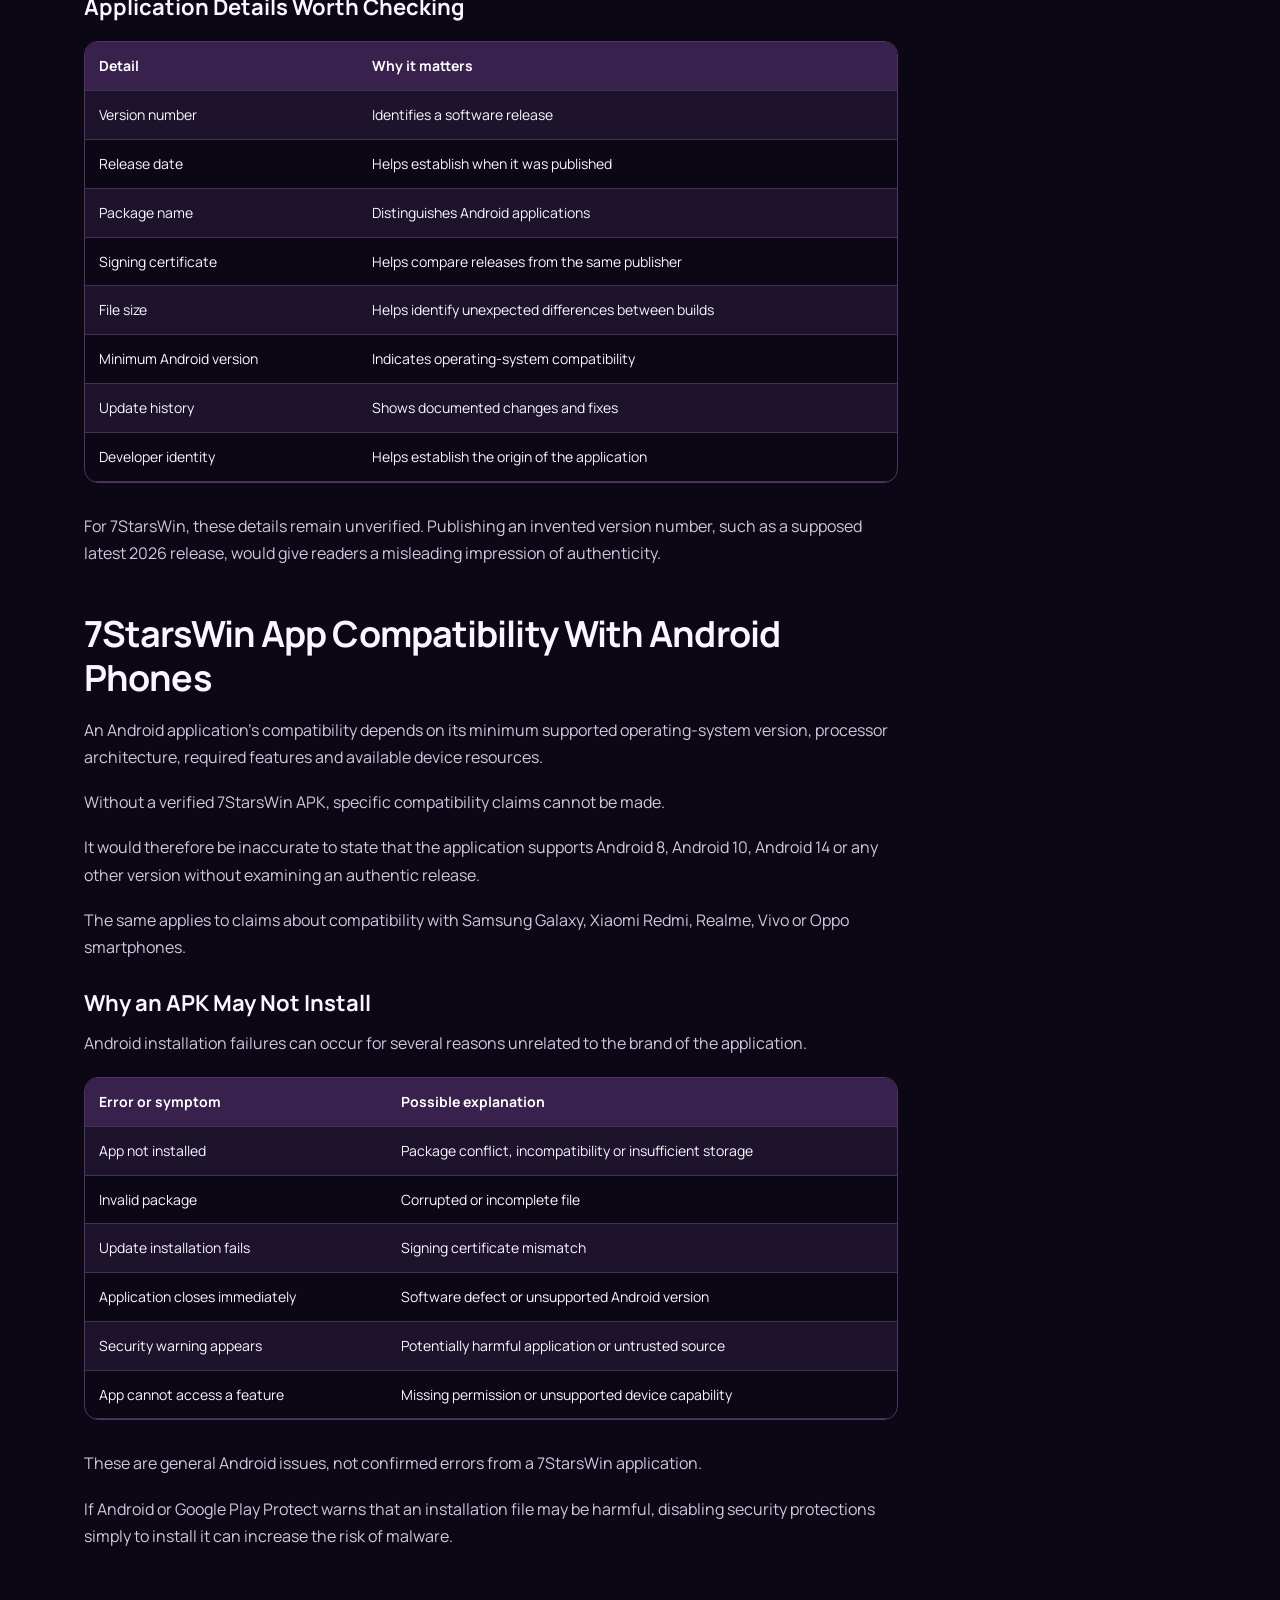
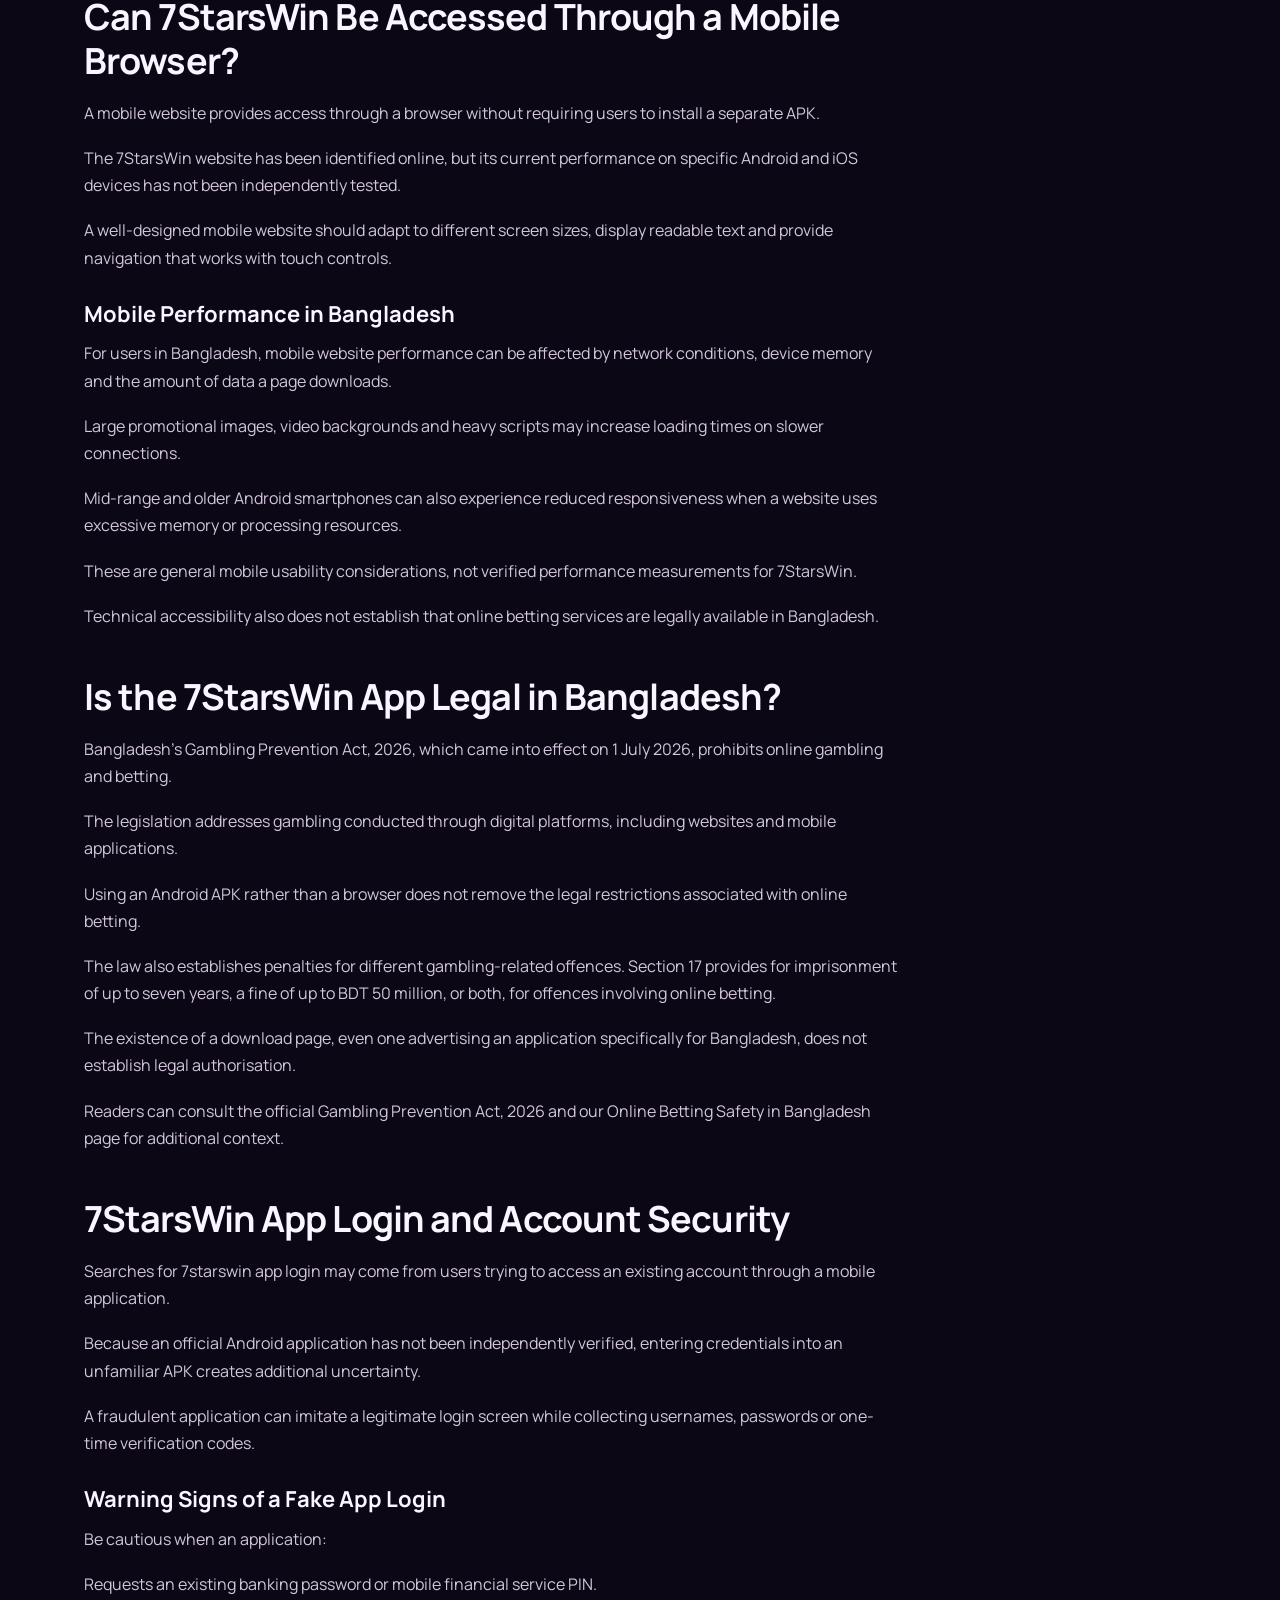
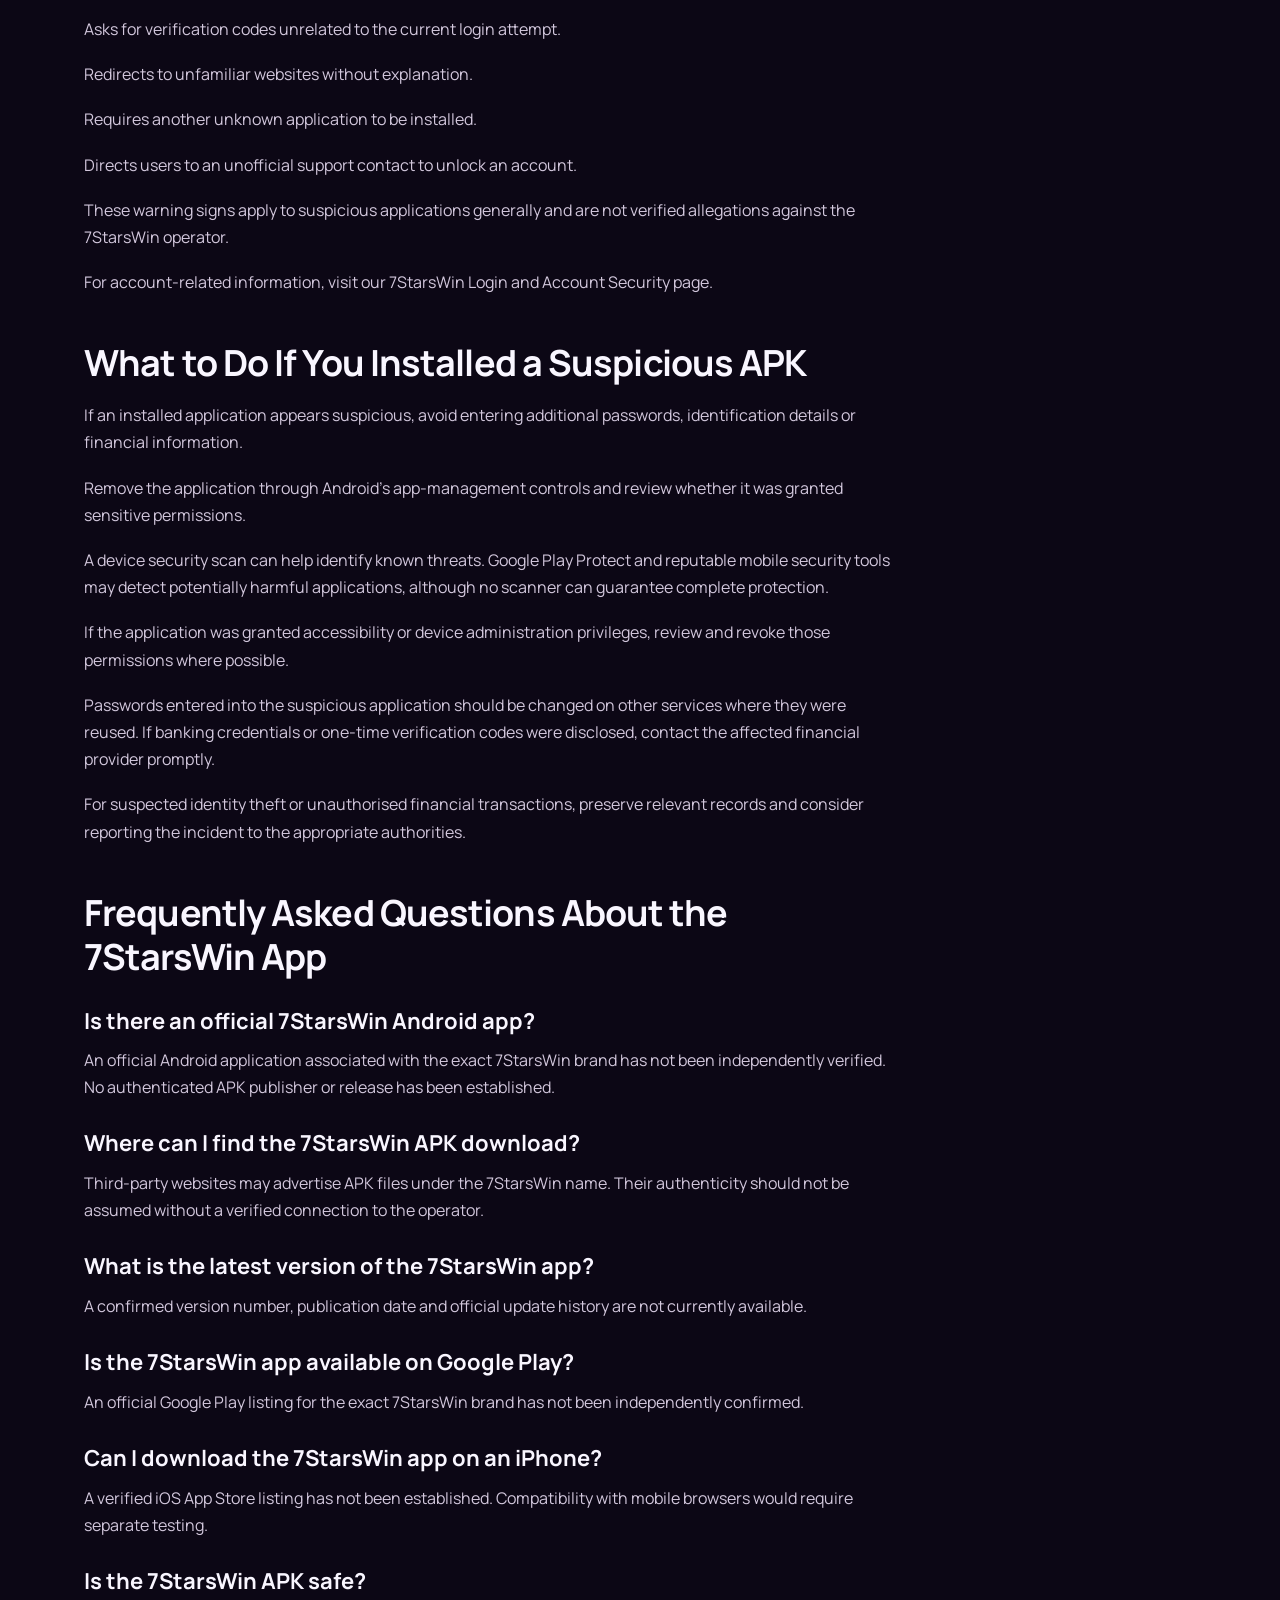
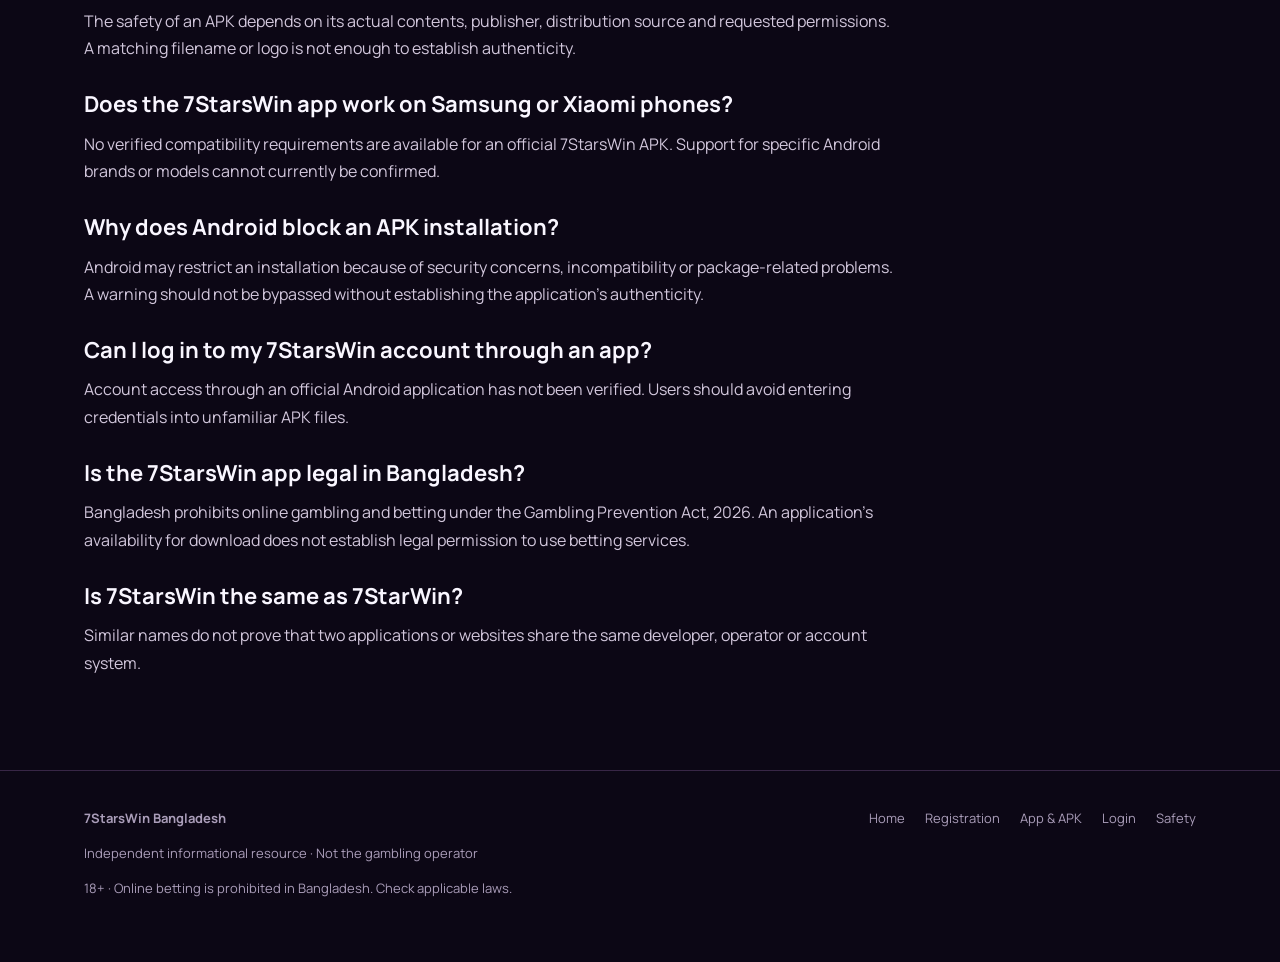
==== commit 49ad1b6d: "Update welcome bonus blocks across all pages" ====
--- a/app/index.html
+++ b/app/index.html
@@ -1 +1 @@
-<!doctype html><html lang="en-BD"><head><meta charset="utf-8"><meta name="viewport" content="width=device-width, initial-scale=1"><title>7StarsWin App Download – Android APK &amp; Mobile Safety</title><meta name="description" content="Looking for the 7StarsWin app download in Bangladesh? Find Android APK information, app version details, compatibility, security checks and mobile access advice."><meta name="google-site-verification" content="0uFd1ElsjOmUGyEy8n8kmBEcoYsldbgc4CepQYdx-HI"><link rel="canonical" href="https://7stars-win.org/app/"><meta property="og:title" content="7StarsWin App Download – Android APK &amp; Mobile Safety"><meta property="og:description" content="Looking for the 7StarsWin app download in Bangladesh? Find Android APK information, app version details, compatibility, security checks and mobile access advice."><meta property="og:url" content="https://7stars-win.org/app/"><meta property="og:type" content="website"><meta name="theme-color" content="#130a20"><link rel="icon" href="/assets/favicon.svg" type="image/svg+xml"><link rel="stylesheet" href="/assets/styles.css"><script src="/assets/app.js" defer></script></head><body><header class="site-header"><div class="wrap nav"><a class="brand" href="/" aria-label="7StarsWin Bangladesh home"><span class="brand-mark">7</span><span>7stars<span>win</span></span></a><button class="menu-toggle" type="button" aria-label="Open navigation" aria-expanded="false">☰</button><nav class="navlinks" aria-label="Main navigation"><a href="/">Home</a><a href="/register/">Registration</a><a href="/app/">App &amp; APK</a><a href="/login/">Login</a><a href="/safety/">Safety</a><a class="btn btn-purple" href="/visit-7stars/" rel="nofollow sponsored">Visit Platform ↗</a></nav></div></header><main><div class="wrap article-layout"><article class="article-content"><h1>7StarsWin App Download – Android APK and Mobile Access in Bangladesh</h1><p>People searching for the 7StarsWin app download are usually looking for an Android application, an APK installation file or information about accessing the betting platform on a smartphone. Search results may include websites advertising a 7StarsWin APK, but the presence of a download button does not prove that the file comes from the actual operator.</p><p>7StarsWin is associated with online sports betting, including football and basketball markets. However, an official Android application for the exact 7StarsWin brand has not been independently verified. No confirmed APK version, download size, developer identity or Android compatibility requirements are currently available.</p><p>This page covers the information behind searches such as 7starswin app, 7starswin bet app and 7starswin app download for android, with a focus on identifying authentic software, understanding Android installation risks and protecting personal information.</p><section class="wrap"><div class="bonus"><div class="bonus-grid"><div><span class="eyebrow">7StarsWin · Promotions information</span><h2>Explore advertised offers and their terms</h2><p class="small">Bonus availability for Bangladesh has not been independently verified. Review eligibility, restrictions and current terms.</p></div><a class="btn" href="/visit-7stars/" rel="nofollow sponsored">Visit Platform ↗</a></div></div></section><h2>Is There an Official 7StarsWin App?</h2><p>The 7StarsWin sportsbook can be identified online, but the existence of a betting website does not automatically mean that a separate Android application has been released.</p><p>An operator may provide a mobile website, a dedicated application or both. These products have different technical requirements and should be verified separately.</p><p>For 7StarsWin, no official APK has been authenticated against a confirmed publisher. A Google Play listing or iOS App Store listing associated with the exact brand has also not been independently established.</p><h3>7StarsWin Mobile App Information</h3><div class="table-scroll"><table><tr><th>Feature</th><th>Current status</th></tr><tr><td>Brand</td><td>7StarsWin</td></tr><tr><td>Platform category</td><td>Sports betting</td></tr><tr><td>Android APK</td><td>Official file not verified</td></tr><tr><td>Google Play availability</td><td>Not confirmed</td></tr><tr><td>iPhone application</td><td>Not confirmed</td></tr><tr><td>APK version</td><td>Not verified</td></tr><tr><td>APK file size</td><td>Not verified</td></tr><tr><td>Minimum Android version</td><td>Not confirmed</td></tr><tr><td>Developer or publisher</td><td>Not independently established</td></tr><tr><td>Mobile website</td><td>Website identified; device compatibility not tested</td></tr><tr><td>Bangladesh availability</td><td>Subject to local gambling restrictions</td></tr></table></div><p>Without a confirmed developer and distribution source, there is no reliable basis for recommending a particular 7StarsWin installation file.</p><h2>7StarsWin App Download for Android – Understanding APK Files</h2><p>An APK, short for Android Package Kit, is a file format used to distribute and install Android applications.</p><p>Apps downloaded through Google Play are normally installed through the store&#x27;s managed distribution process. Android also supports application distribution through other sources, including developer websites.</p><p>The distinction matters because a third-party APK may be genuine, outdated, modified or entirely unrelated to the product it claims to represent.</p><p>A file named 7starswin.apk is not proof of an official release. Anyone distributing an Android package can choose a filename that contains a recognised brand.</p><h3>Android APK vs Mobile Website</h3><div class="table-scroll"><table><tr><th>Feature</th><th>Android APK</th><th>Mobile website</th></tr><tr><td>Installation</td><td>Installs an application</td><td>Opens in a browser</td></tr><tr><td>Storage</td><td>Uses device storage</td><td>Uses browser cache and site storage</td></tr><tr><td>Updates</td><td>Depends on the distribution method</td><td>Website content updates remotely</td></tr><tr><td>Device permissions</td><td>May request Android permissions</td><td>Uses browser-controlled permissions</td></tr><tr><td>Offline functionality</td><td>Depends on the application</td><td>Usually requires connectivity</td></tr><tr><td>Main security concerns</td><td>Modified files, malware, excessive permissions</td><td>Phishing pages, redirects, credential theft</td></tr></table></div><p>Neither format is automatically secure. The authenticity of the software or website must be established separately.</p><h2>How to Verify a 7StarsWin APK</h2><p>Before trusting a file advertised as a 7StarsWin APK download, several technical details can help determine whether it has a credible origin.</p><p>These checks cannot guarantee that an application is safe, but they can reveal inconsistencies that deserve attention.</p><h3>1. Check the Developer or Publisher</h3><p>An identifiable developer is one of the first details to examine.</p><p>A credible application listing should provide a publisher name, relevant contact information and a privacy policy. Ideally, these details should correspond to information published by the verified operator.</p><p>For 7StarsWin, that connection has not been independently established.</p><p>A download page displaying only a logo, file size and installation button provides little evidence of authenticity.</p><h3>2. Examine the Download Source</h3><p>An application distributed through an unrelated website may have no connection to the company whose brand it uses.</p><p>Download portals, messaging groups and shortened links can also distribute modified installation packages.</p><p>A professional-looking website is not sufficient proof that the software has been obtained from its legitimate publisher.</p><h3>3. Review Android Permissions</h3><p>Android applications request permissions to access particular device functions or information.</p><p>For example, an application might request access to notifications, location, the camera or local files, depending on its functionality.</p><p>More sensitive permissions, such as SMS access, contact access, accessibility services or device administration, deserve particular scrutiny when requested by an unfamiliar application.</p><p>An app requesting access unrelated to its advertised purpose may expose users to unnecessary security risks.</p><h3>4. Check the App Signature</h3><p>Android requires APK files to be digitally signed before installation.</p><p>A digital signature helps Android identify the signing key associated with an application and determine whether updates are compatible with an existing installation.</p><p>However, a signed APK is not necessarily trustworthy. Malicious applications can also be digitally signed.</p><p>The useful comparison is whether the signature matches a previously authenticated release from the legitimate developer.</p><h3>5. Compare File Checksums</h3><p>A SHA-256 checksum is a cryptographic value calculated from a file&#x27;s contents.</p><p>If two APK files have the same SHA-256 checksum, this provides strong evidence that their contents are identical.</p><p>However, a checksum is only useful for authenticity checks when the reference value comes from a trusted source. A fraudulent download page can publish a checksum for its own malicious file.</p><p>No authenticated reference checksum has been established for a 7StarsWin Android application.</p><h2>7StarsWin APK Latest Version – What Can Be Confirmed?</h2><p>Searches for 7starswin apk latest version may lead to download pages displaying version numbers, publication dates or compatibility claims.</p><p>These details should not be accepted without evidence connecting the release to the actual developer.</p><p>A version number describes a particular software build. It does not establish that the file is official, secure or the most recent release.</p><h3>Application Details Worth Checking</h3><div class="table-scroll"><table><tr><th>Detail</th><th>Why it matters</th></tr><tr><td>Version number</td><td>Identifies a software release</td></tr><tr><td>Release date</td><td>Helps establish when it was published</td></tr><tr><td>Package name</td><td>Distinguishes Android applications</td></tr><tr><td>Signing certificate</td><td>Helps compare releases from the same publisher</td></tr><tr><td>File size</td><td>Helps identify unexpected differences between builds</td></tr><tr><td>Minimum Android version</td><td>Indicates operating-system compatibility</td></tr><tr><td>Update history</td><td>Shows documented changes and fixes</td></tr><tr><td>Developer identity</td><td>Helps establish the origin of the application</td></tr></table></div><p>For 7StarsWin, these details remain unverified. Publishing an invented version number, such as a supposed latest 2026 release, would give readers a misleading impression of authenticity.</p><h2>7StarsWin App Compatibility With Android Phones</h2><p>An Android application&#x27;s compatibility depends on its minimum supported operating-system version, processor architecture, required features and available device resources.</p><p>Without a verified 7StarsWin APK, specific compatibility claims cannot be made.</p><p>It would therefore be inaccurate to state that the application supports Android 8, Android 10, Android 14 or any other version without examining an authentic release.</p><p>The same applies to claims about compatibility with Samsung Galaxy, Xiaomi Redmi, Realme, Vivo or Oppo smartphones.</p><h3>Why an APK May Not Install</h3><p>Android installation failures can occur for several reasons unrelated to the brand of the application.</p><div class="table-scroll"><table><tr><th>Error or symptom</th><th>Possible explanation</th></tr><tr><td>App not installed</td><td>Package conflict, incompatibility or insufficient storage</td></tr><tr><td>Invalid package</td><td>Corrupted or incomplete file</td></tr><tr><td>Update installation fails</td><td>Signing certificate mismatch</td></tr><tr><td>Application closes immediately</td><td>Software defect or unsupported Android version</td></tr><tr><td>Security warning appears</td><td>Potentially harmful application or untrusted source</td></tr><tr><td>App cannot access a feature</td><td>Missing permission or unsupported device capability</td></tr></table></div><p>These are general Android issues, not confirmed errors from a 7StarsWin application.</p><p>If Android or Google Play Protect warns that an installation file may be harmful, disabling security protections simply to install it can increase the risk of malware.</p><h2>Can 7StarsWin Be Accessed Through a Mobile Browser?</h2><p>A mobile website provides access through a browser without requiring users to install a separate APK.</p><p>The 7StarsWin website has been identified online, but its current performance on specific Android and iOS devices has not been independently tested.</p><p>A well-designed mobile website should adapt to different screen sizes, display readable text and provide navigation that works with touch controls.</p><h3>Mobile Performance in Bangladesh</h3><p>For users in Bangladesh, mobile website performance can be affected by network conditions, device memory and the amount of data a page downloads.</p><p>Large promotional images, video backgrounds and heavy scripts may increase loading times on slower connections.</p><p>Mid-range and older Android smartphones can also experience reduced responsiveness when a website uses excessive memory or processing resources.</p><p>These are general mobile usability considerations, not verified performance measurements for 7StarsWin.</p><p>Technical accessibility also does not establish that online betting services are legally available in Bangladesh.</p><h2>Is the 7StarsWin App Legal in Bangladesh?</h2><p>Bangladesh&#x27;s Gambling Prevention Act, 2026, which came into effect on 1 July 2026, prohibits online gambling and betting.</p><p>The legislation addresses gambling conducted through digital platforms, including websites and mobile applications.</p><p>Using an Android APK rather than a browser does not remove the legal restrictions associated with online betting.</p><p>The law also establishes penalties for different gambling-related offences. Section 17 provides for imprisonment of up to seven years, a fine of up to BDT 50 million, or both, for offences involving online betting.</p><p>The existence of a download page, even one advertising an application specifically for Bangladesh, does not establish legal authorisation.</p><p>Readers can consult the official Gambling Prevention Act, 2026 and our Online Betting Safety in Bangladesh page for additional context.</p><h2>7StarsWin App Login and Account Security</h2><p>Searches for 7starswin app login may come from users trying to access an existing account through a mobile application.</p><p>Because an official Android application has not been independently verified, entering credentials into an unfamiliar APK creates additional uncertainty.</p><p>A fraudulent application can imitate a legitimate login screen while collecting usernames, passwords or one-time verification codes.</p><h3>Warning Signs of a Fake App Login</h3><p>Be cautious when an application:</p><p>Requests an existing banking password or mobile financial service PIN.</p><p>Asks for verification codes unrelated to the current login attempt.</p><p>Redirects to unfamiliar websites without explanation.</p><p>Requires another unknown application to be installed.</p><p>Directs users to an unofficial support contact to unlock an account.</p><p>These warning signs apply to suspicious applications generally and are not verified allegations against the 7StarsWin operator.</p><p>For account-related information, visit our 7StarsWin Login and Account Security page.</p><h2>What to Do If You Installed a Suspicious APK</h2><p>If an installed application appears suspicious, avoid entering additional passwords, identification details or financial information.</p><p>Remove the application through Android&#x27;s app-management controls and review whether it was granted sensitive permissions.</p><p>A device security scan can help identify known threats. Google Play Protect and reputable mobile security tools may detect potentially harmful applications, although no scanner can guarantee complete protection.</p><p>If the application was granted accessibility or device administration privileges, review and revoke those permissions where possible.</p><p>Passwords entered into the suspicious application should be changed on other services where they were reused. If banking credentials or one-time verification codes were disclosed, contact the affected financial provider promptly.</p><p>For suspected identity theft or unauthorised financial transactions, preserve relevant records and consider reporting the incident to the appropriate authorities.</p><h2>Frequently Asked Questions About the 7StarsWin App</h2><h3>Is there an official 7StarsWin Android app?</h3><p>An official Android application associated with the exact 7StarsWin brand has not been independently verified. No authenticated APK publisher or release has been established.</p><h3>Where can I find the 7StarsWin APK download?</h3><p>Third-party websites may advertise APK files under the 7StarsWin name. Their authenticity should not be assumed without a verified connection to the operator.</p><h3>What is the latest version of the 7StarsWin app?</h3><p>A confirmed version number, publication date and official update history are not currently available.</p><h3>Is the 7StarsWin app available on Google Play?</h3><p>An official Google Play listing for the exact 7StarsWin brand has not been independently confirmed.</p><h3>Can I download the 7StarsWin app on an iPhone?</h3><p>A verified iOS App Store listing has not been established. Compatibility with mobile browsers would require separate testing.</p><h3>Is the 7StarsWin APK safe?</h3><p>The safety of an APK depends on its actual contents, publisher, distribution source and requested permissions. A matching filename or logo is not enough to establish authenticity.</p><h3>Does the 7StarsWin app work on Samsung or Xiaomi phones?</h3><p>No verified compatibility requirements are available for an official 7StarsWin APK. Support for specific Android brands or models cannot currently be confirmed.</p><h3>Why does Android block an APK installation?</h3><p>Android may restrict an installation because of security concerns, incompatibility or package-related problems. A warning should not be bypassed without establishing the application&#x27;s authenticity.</p><h3>Can I log in to my 7StarsWin account through an app?</h3><p>Account access through an official Android application has not been verified. Users should avoid entering credentials into unfamiliar APK files.</p><h3>Is the 7StarsWin app legal in Bangladesh?</h3><p>Bangladesh prohibits online gambling and betting under the Gambling Prevention Act, 2026. An application&#x27;s availability for download does not establish legal permission to use betting services.</p><h3>Is 7StarsWin the same as 7StarWin?</h3><p>Similar names do not prove that two applications or websites share the same developer, operator or account system.</p></article><aside class="article-aside"><span class="eyebrow">Explore more</span><h3>7StarsWin information</h3><a href="/">Home</a><a href="/register/">Registration</a><a href="/app/">App &amp; APK</a><a href="/login/">Login</a><a href="/safety/">Safety</a><a class="btn btn-purple" href="/visit-7stars/" rel="nofollow sponsored">Visit Platform ↗</a><p>External affiliate destination. Local restrictions apply.</p></aside></div></main><footer class="footer"><div class="wrap footer-flex"><div><strong>7StarsWin Bangladesh</strong><p>Independent informational resource · Not the gambling operator</p><p>18+ · Online betting is prohibited in Bangladesh. Check applicable laws.</p></div><nav class="footer-links" aria-label="Footer navigation"><a href="/">Home</a><a href="/register/">Registration</a><a href="/app/">App &amp; APK</a><a href="/login/">Login</a><a href="/safety/">Safety</a></nav></div></footer></body></html>+<!doctype html><html lang="en-BD"><head><meta charset="utf-8"><meta name="viewport" content="width=device-width, initial-scale=1"><title>7StarsWin App Download – Android APK &amp; Mobile Safety</title><meta name="description" content="Looking for the 7StarsWin app download in Bangladesh? Find Android APK information, app version details, compatibility, security checks and mobile access advice."><meta name="google-site-verification" content="0uFd1ElsjOmUGyEy8n8kmBEcoYsldbgc4CepQYdx-HI"><link rel="canonical" href="https://7stars-win.org/app/"><meta property="og:title" content="7StarsWin App Download – Android APK &amp; Mobile Safety"><meta property="og:description" content="Looking for the 7StarsWin app download in Bangladesh? Find Android APK information, app version details, compatibility, security checks and mobile access advice."><meta property="og:url" content="https://7stars-win.org/app/"><meta property="og:type" content="website"><meta name="theme-color" content="#130a20"><link rel="icon" href="/assets/favicon.svg" type="image/svg+xml"><link rel="stylesheet" href="/assets/styles.css"><script src="/assets/app.js" defer></script></head><body><header class="site-header"><div class="wrap nav"><a class="brand" href="/" aria-label="7StarsWin Bangladesh home"><span class="brand-mark">7</span><span>7stars<span>win</span></span></a><button class="menu-toggle" type="button" aria-label="Open navigation" aria-expanded="false">☰</button><nav class="navlinks" aria-label="Main navigation"><a href="/">Home</a><a href="/register/">Registration</a><a href="/app/">App &amp; APK</a><a href="/login/">Login</a><a href="/safety/">Safety</a><a class="btn btn-purple" href="/visit-7stars/" rel="nofollow sponsored">Visit Platform ↗</a></nav></div></header><main><div class="wrap article-layout"><article class="article-content"><h1>7StarsWin App Download – Android APK and Mobile Access in Bangladesh</h1><p>People searching for the 7StarsWin app download are usually looking for an Android application, an APK installation file or information about accessing the betting platform on a smartphone. Search results may include websites advertising a 7StarsWin APK, but the presence of a download button does not prove that the file comes from the actual operator.</p><p>7StarsWin is associated with online sports betting, including football and basketball markets. However, an official Android application for the exact 7StarsWin brand has not been independently verified. No confirmed APK version, download size, developer identity or Android compatibility requirements are currently available.</p><p>This page covers the information behind searches such as 7starswin app, 7starswin bet app and 7starswin app download for android, with a focus on identifying authentic software, understanding Android installation risks and protecting personal information.</p><section class="wrap"><div class="bonus"><div class="bonus-grid"><div><span class="eyebrow">7StarsWin · Promotions information</span><h2>Welcome Package of Up to 195,000 BDT + 150 Free Spins</h2><p class="small">Make deposits and get bonuses!</p></div><a class="btn" href="/visit-7stars/" rel="nofollow sponsored">Visit Platform ↗</a></div></div></section><h2>Is There an Official 7StarsWin App?</h2><p>The 7StarsWin sportsbook can be identified online, but the existence of a betting website does not automatically mean that a separate Android application has been released.</p><p>An operator may provide a mobile website, a dedicated application or both. These products have different technical requirements and should be verified separately.</p><p>For 7StarsWin, no official APK has been authenticated against a confirmed publisher. A Google Play listing or iOS App Store listing associated with the exact brand has also not been independently established.</p><h3>7StarsWin Mobile App Information</h3><div class="table-scroll"><table><tr><th>Feature</th><th>Current status</th></tr><tr><td>Brand</td><td>7StarsWin</td></tr><tr><td>Platform category</td><td>Sports betting</td></tr><tr><td>Android APK</td><td>Official file not verified</td></tr><tr><td>Google Play availability</td><td>Not confirmed</td></tr><tr><td>iPhone application</td><td>Not confirmed</td></tr><tr><td>APK version</td><td>Not verified</td></tr><tr><td>APK file size</td><td>Not verified</td></tr><tr><td>Minimum Android version</td><td>Not confirmed</td></tr><tr><td>Developer or publisher</td><td>Not independently established</td></tr><tr><td>Mobile website</td><td>Website identified; device compatibility not tested</td></tr><tr><td>Bangladesh availability</td><td>Subject to local gambling restrictions</td></tr></table></div><p>Without a confirmed developer and distribution source, there is no reliable basis for recommending a particular 7StarsWin installation file.</p><h2>7StarsWin App Download for Android – Understanding APK Files</h2><p>An APK, short for Android Package Kit, is a file format used to distribute and install Android applications.</p><p>Apps downloaded through Google Play are normally installed through the store&#x27;s managed distribution process. Android also supports application distribution through other sources, including developer websites.</p><p>The distinction matters because a third-party APK may be genuine, outdated, modified or entirely unrelated to the product it claims to represent.</p><p>A file named 7starswin.apk is not proof of an official release. Anyone distributing an Android package can choose a filename that contains a recognised brand.</p><h3>Android APK vs Mobile Website</h3><div class="table-scroll"><table><tr><th>Feature</th><th>Android APK</th><th>Mobile website</th></tr><tr><td>Installation</td><td>Installs an application</td><td>Opens in a browser</td></tr><tr><td>Storage</td><td>Uses device storage</td><td>Uses browser cache and site storage</td></tr><tr><td>Updates</td><td>Depends on the distribution method</td><td>Website content updates remotely</td></tr><tr><td>Device permissions</td><td>May request Android permissions</td><td>Uses browser-controlled permissions</td></tr><tr><td>Offline functionality</td><td>Depends on the application</td><td>Usually requires connectivity</td></tr><tr><td>Main security concerns</td><td>Modified files, malware, excessive permissions</td><td>Phishing pages, redirects, credential theft</td></tr></table></div><p>Neither format is automatically secure. The authenticity of the software or website must be established separately.</p><h2>How to Verify a 7StarsWin APK</h2><p>Before trusting a file advertised as a 7StarsWin APK download, several technical details can help determine whether it has a credible origin.</p><p>These checks cannot guarantee that an application is safe, but they can reveal inconsistencies that deserve attention.</p><h3>1. Check the Developer or Publisher</h3><p>An identifiable developer is one of the first details to examine.</p><p>A credible application listing should provide a publisher name, relevant contact information and a privacy policy. Ideally, these details should correspond to information published by the verified operator.</p><p>For 7StarsWin, that connection has not been independently established.</p><p>A download page displaying only a logo, file size and installation button provides little evidence of authenticity.</p><h3>2. Examine the Download Source</h3><p>An application distributed through an unrelated website may have no connection to the company whose brand it uses.</p><p>Download portals, messaging groups and shortened links can also distribute modified installation packages.</p><p>A professional-looking website is not sufficient proof that the software has been obtained from its legitimate publisher.</p><h3>3. Review Android Permissions</h3><p>Android applications request permissions to access particular device functions or information.</p><p>For example, an application might request access to notifications, location, the camera or local files, depending on its functionality.</p><p>More sensitive permissions, such as SMS access, contact access, accessibility services or device administration, deserve particular scrutiny when requested by an unfamiliar application.</p><p>An app requesting access unrelated to its advertised purpose may expose users to unnecessary security risks.</p><h3>4. Check the App Signature</h3><p>Android requires APK files to be digitally signed before installation.</p><p>A digital signature helps Android identify the signing key associated with an application and determine whether updates are compatible with an existing installation.</p><p>However, a signed APK is not necessarily trustworthy. Malicious applications can also be digitally signed.</p><p>The useful comparison is whether the signature matches a previously authenticated release from the legitimate developer.</p><h3>5. Compare File Checksums</h3><p>A SHA-256 checksum is a cryptographic value calculated from a file&#x27;s contents.</p><p>If two APK files have the same SHA-256 checksum, this provides strong evidence that their contents are identical.</p><p>However, a checksum is only useful for authenticity checks when the reference value comes from a trusted source. A fraudulent download page can publish a checksum for its own malicious file.</p><p>No authenticated reference checksum has been established for a 7StarsWin Android application.</p><h2>7StarsWin APK Latest Version – What Can Be Confirmed?</h2><p>Searches for 7starswin apk latest version may lead to download pages displaying version numbers, publication dates or compatibility claims.</p><p>These details should not be accepted without evidence connecting the release to the actual developer.</p><p>A version number describes a particular software build. It does not establish that the file is official, secure or the most recent release.</p><h3>Application Details Worth Checking</h3><div class="table-scroll"><table><tr><th>Detail</th><th>Why it matters</th></tr><tr><td>Version number</td><td>Identifies a software release</td></tr><tr><td>Release date</td><td>Helps establish when it was published</td></tr><tr><td>Package name</td><td>Distinguishes Android applications</td></tr><tr><td>Signing certificate</td><td>Helps compare releases from the same publisher</td></tr><tr><td>File size</td><td>Helps identify unexpected differences between builds</td></tr><tr><td>Minimum Android version</td><td>Indicates operating-system compatibility</td></tr><tr><td>Update history</td><td>Shows documented changes and fixes</td></tr><tr><td>Developer identity</td><td>Helps establish the origin of the application</td></tr></table></div><p>For 7StarsWin, these details remain unverified. Publishing an invented version number, such as a supposed latest 2026 release, would give readers a misleading impression of authenticity.</p><h2>7StarsWin App Compatibility With Android Phones</h2><p>An Android application&#x27;s compatibility depends on its minimum supported operating-system version, processor architecture, required features and available device resources.</p><p>Without a verified 7StarsWin APK, specific compatibility claims cannot be made.</p><p>It would therefore be inaccurate to state that the application supports Android 8, Android 10, Android 14 or any other version without examining an authentic release.</p><p>The same applies to claims about compatibility with Samsung Galaxy, Xiaomi Redmi, Realme, Vivo or Oppo smartphones.</p><h3>Why an APK May Not Install</h3><p>Android installation failures can occur for several reasons unrelated to the brand of the application.</p><div class="table-scroll"><table><tr><th>Error or symptom</th><th>Possible explanation</th></tr><tr><td>App not installed</td><td>Package conflict, incompatibility or insufficient storage</td></tr><tr><td>Invalid package</td><td>Corrupted or incomplete file</td></tr><tr><td>Update installation fails</td><td>Signing certificate mismatch</td></tr><tr><td>Application closes immediately</td><td>Software defect or unsupported Android version</td></tr><tr><td>Security warning appears</td><td>Potentially harmful application or untrusted source</td></tr><tr><td>App cannot access a feature</td><td>Missing permission or unsupported device capability</td></tr></table></div><p>These are general Android issues, not confirmed errors from a 7StarsWin application.</p><p>If Android or Google Play Protect warns that an installation file may be harmful, disabling security protections simply to install it can increase the risk of malware.</p><h2>Can 7StarsWin Be Accessed Through a Mobile Browser?</h2><p>A mobile website provides access through a browser without requiring users to install a separate APK.</p><p>The 7StarsWin website has been identified online, but its current performance on specific Android and iOS devices has not been independently tested.</p><p>A well-designed mobile website should adapt to different screen sizes, display readable text and provide navigation that works with touch controls.</p><h3>Mobile Performance in Bangladesh</h3><p>For users in Bangladesh, mobile website performance can be affected by network conditions, device memory and the amount of data a page downloads.</p><p>Large promotional images, video backgrounds and heavy scripts may increase loading times on slower connections.</p><p>Mid-range and older Android smartphones can also experience reduced responsiveness when a website uses excessive memory or processing resources.</p><p>These are general mobile usability considerations, not verified performance measurements for 7StarsWin.</p><p>Technical accessibility also does not establish that online betting services are legally available in Bangladesh.</p><h2>Is the 7StarsWin App Legal in Bangladesh?</h2><p>Bangladesh&#x27;s Gambling Prevention Act, 2026, which came into effect on 1 July 2026, prohibits online gambling and betting.</p><p>The legislation addresses gambling conducted through digital platforms, including websites and mobile applications.</p><p>Using an Android APK rather than a browser does not remove the legal restrictions associated with online betting.</p><p>The law also establishes penalties for different gambling-related offences. Section 17 provides for imprisonment of up to seven years, a fine of up to BDT 50 million, or both, for offences involving online betting.</p><p>The existence of a download page, even one advertising an application specifically for Bangladesh, does not establish legal authorisation.</p><p>Readers can consult the official Gambling Prevention Act, 2026 and our Online Betting Safety in Bangladesh page for additional context.</p><h2>7StarsWin App Login and Account Security</h2><p>Searches for 7starswin app login may come from users trying to access an existing account through a mobile application.</p><p>Because an official Android application has not been independently verified, entering credentials into an unfamiliar APK creates additional uncertainty.</p><p>A fraudulent application can imitate a legitimate login screen while collecting usernames, passwords or one-time verification codes.</p><h3>Warning Signs of a Fake App Login</h3><p>Be cautious when an application:</p><p>Requests an existing banking password or mobile financial service PIN.</p><p>Asks for verification codes unrelated to the current login attempt.</p><p>Redirects to unfamiliar websites without explanation.</p><p>Requires another unknown application to be installed.</p><p>Directs users to an unofficial support contact to unlock an account.</p><p>These warning signs apply to suspicious applications generally and are not verified allegations against the 7StarsWin operator.</p><p>For account-related information, visit our 7StarsWin Login and Account Security page.</p><h2>What to Do If You Installed a Suspicious APK</h2><p>If an installed application appears suspicious, avoid entering additional passwords, identification details or financial information.</p><p>Remove the application through Android&#x27;s app-management controls and review whether it was granted sensitive permissions.</p><p>A device security scan can help identify known threats. Google Play Protect and reputable mobile security tools may detect potentially harmful applications, although no scanner can guarantee complete protection.</p><p>If the application was granted accessibility or device administration privileges, review and revoke those permissions where possible.</p><p>Passwords entered into the suspicious application should be changed on other services where they were reused. If banking credentials or one-time verification codes were disclosed, contact the affected financial provider promptly.</p><p>For suspected identity theft or unauthorised financial transactions, preserve relevant records and consider reporting the incident to the appropriate authorities.</p><h2>Frequently Asked Questions About the 7StarsWin App</h2><h3>Is there an official 7StarsWin Android app?</h3><p>An official Android application associated with the exact 7StarsWin brand has not been independently verified. No authenticated APK publisher or release has been established.</p><h3>Where can I find the 7StarsWin APK download?</h3><p>Third-party websites may advertise APK files under the 7StarsWin name. Their authenticity should not be assumed without a verified connection to the operator.</p><h3>What is the latest version of the 7StarsWin app?</h3><p>A confirmed version number, publication date and official update history are not currently available.</p><h3>Is the 7StarsWin app available on Google Play?</h3><p>An official Google Play listing for the exact 7StarsWin brand has not been independently confirmed.</p><h3>Can I download the 7StarsWin app on an iPhone?</h3><p>A verified iOS App Store listing has not been established. Compatibility with mobile browsers would require separate testing.</p><h3>Is the 7StarsWin APK safe?</h3><p>The safety of an APK depends on its actual contents, publisher, distribution source and requested permissions. A matching filename or logo is not enough to establish authenticity.</p><h3>Does the 7StarsWin app work on Samsung or Xiaomi phones?</h3><p>No verified compatibility requirements are available for an official 7StarsWin APK. Support for specific Android brands or models cannot currently be confirmed.</p><h3>Why does Android block an APK installation?</h3><p>Android may restrict an installation because of security concerns, incompatibility or package-related problems. A warning should not be bypassed without establishing the application&#x27;s authenticity.</p><h3>Can I log in to my 7StarsWin account through an app?</h3><p>Account access through an official Android application has not been verified. Users should avoid entering credentials into unfamiliar APK files.</p><h3>Is the 7StarsWin app legal in Bangladesh?</h3><p>Bangladesh prohibits online gambling and betting under the Gambling Prevention Act, 2026. An application&#x27;s availability for download does not establish legal permission to use betting services.</p><h3>Is 7StarsWin the same as 7StarWin?</h3><p>Similar names do not prove that two applications or websites share the same developer, operator or account system.</p></article><aside class="article-aside"><span class="eyebrow">Explore more</span><h3>7StarsWin information</h3><a href="/">Home</a><a href="/register/">Registration</a><a href="/app/">App &amp; APK</a><a href="/login/">Login</a><a href="/safety/">Safety</a><a class="btn btn-purple" href="/visit-7stars/" rel="nofollow sponsored">Visit Platform ↗</a><p>External affiliate destination. Local restrictions apply.</p></aside></div></main><footer class="footer"><div class="wrap footer-flex"><div><strong>7StarsWin Bangladesh</strong><p>Independent informational resource · Not the gambling operator</p><p>18+ · Online betting is prohibited in Bangladesh. Check applicable laws.</p></div><nav class="footer-links" aria-label="Footer navigation"><a href="/">Home</a><a href="/register/">Registration</a><a href="/app/">App &amp; APK</a><a href="/login/">Login</a><a href="/safety/">Safety</a></nav></div></footer></body></html>
